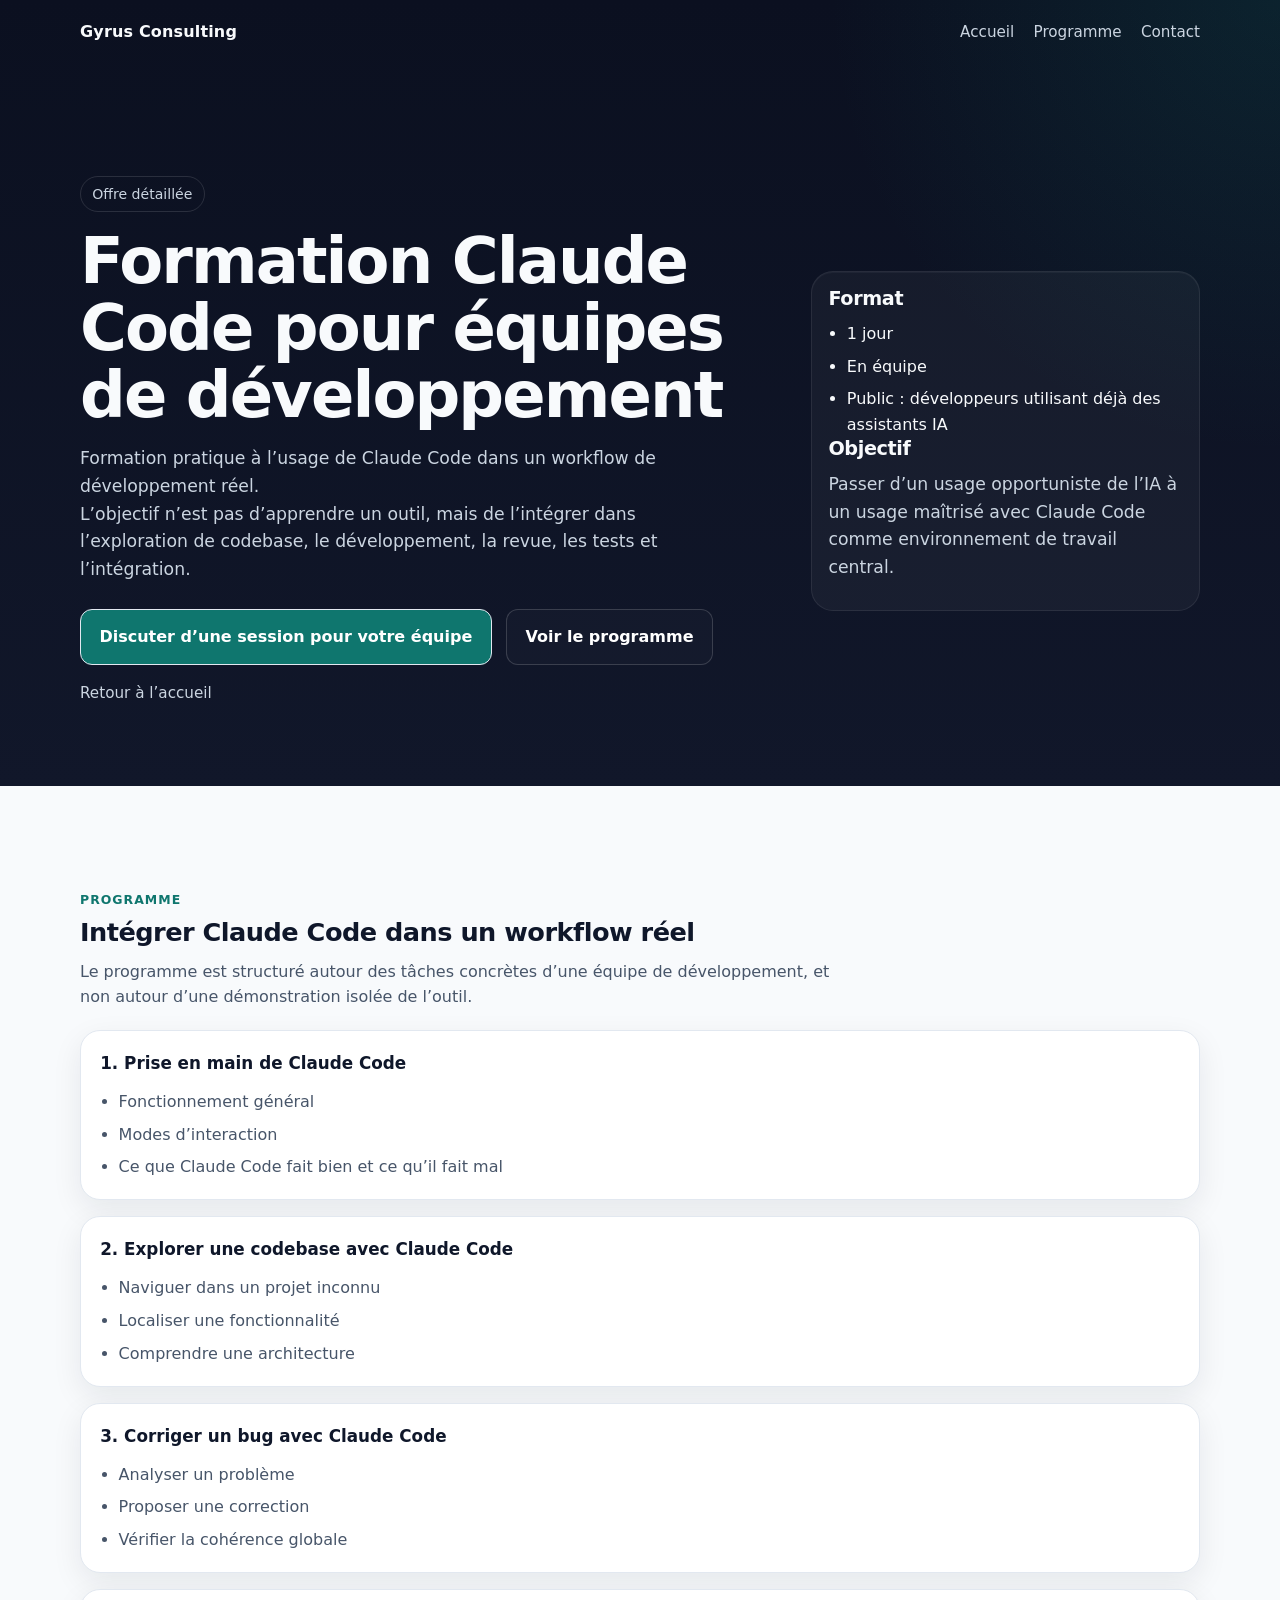
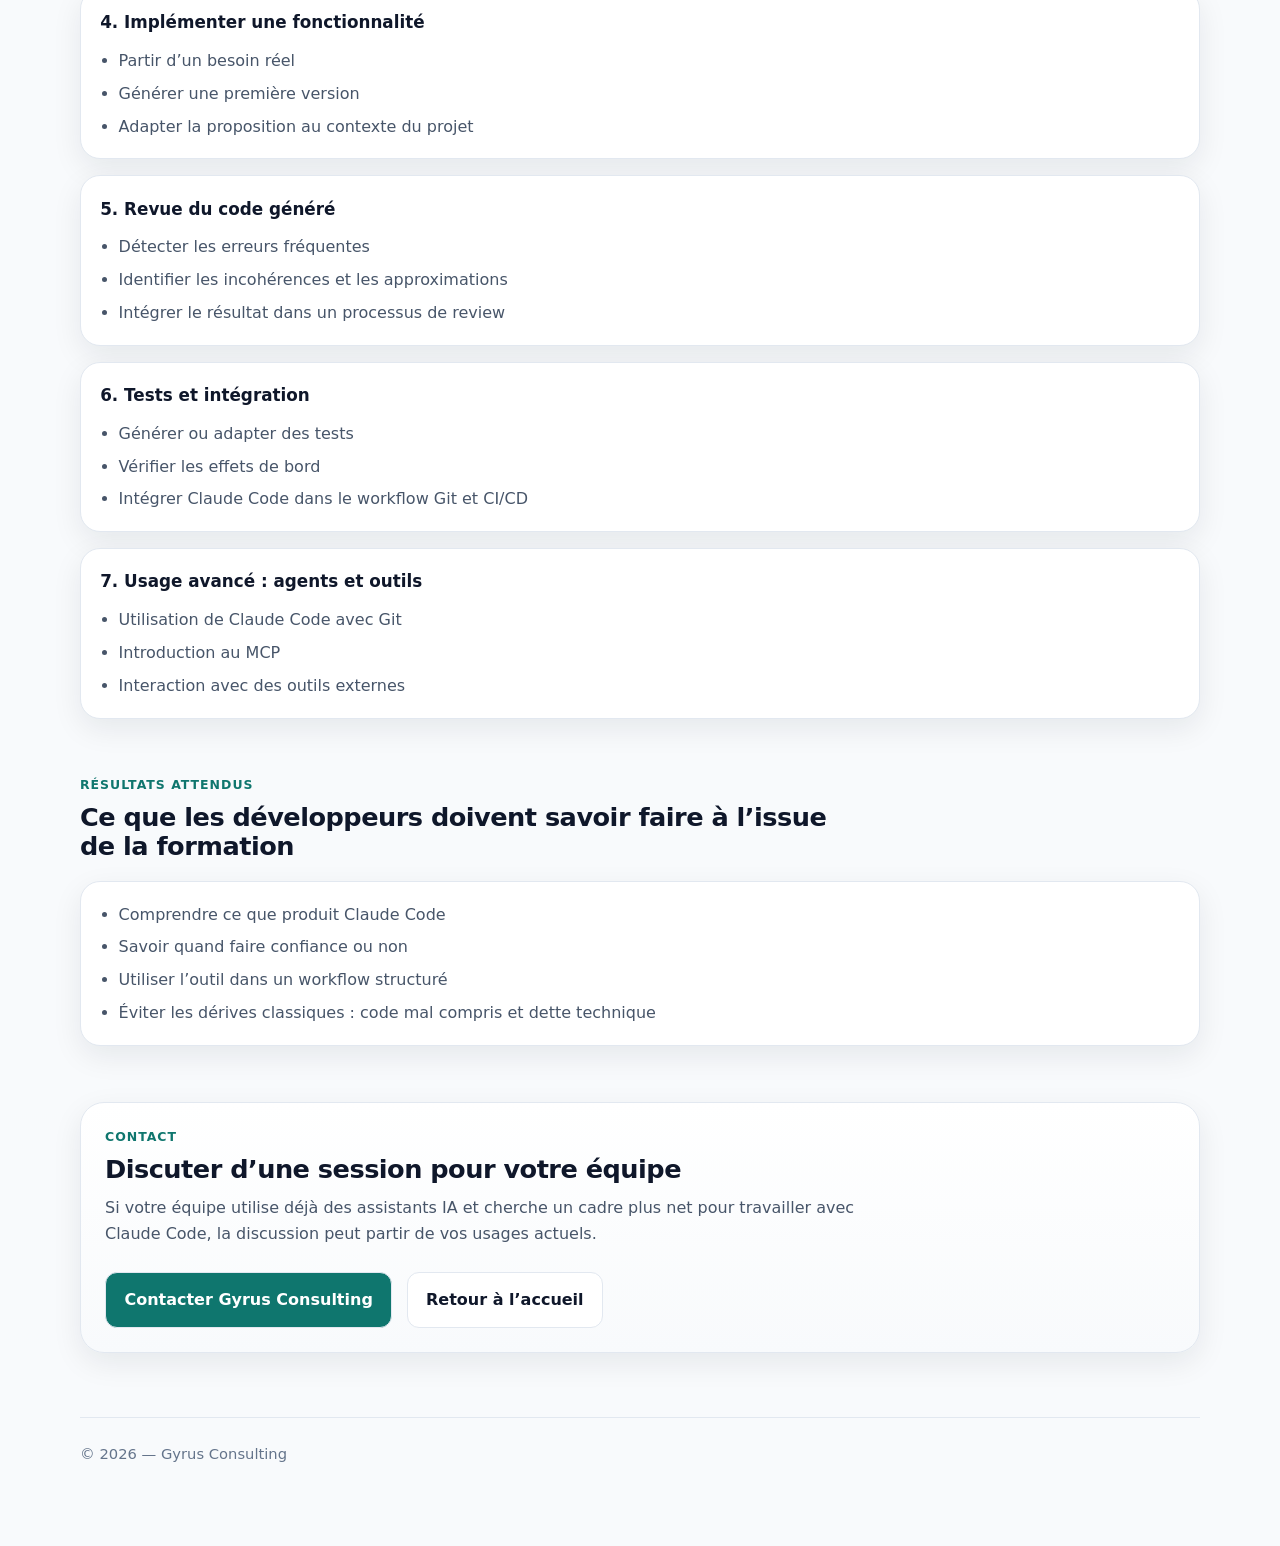
==== formation-claude-code.html @ 5ded8cb3 "Refonte pour faire apparaitre plus clairement la formation" ====
<!doctype html>
<html lang="fr">
<head>
  <meta charset="UTF-8" />
  <meta name="viewport" content="width=device-width, initial-scale=1.0" />
  <title>Gyrus Consulting — Formation Claude Code pour équipes de développement</title>
  <meta name="description" content="Formation pratique Claude Code pour équipes de développement : exploration de codebase, implémentation, revue, tests et intégration dans un workflow réel." />
  <link rel="stylesheet" href="styles.css" />
</head>
<body>
  <header class="site-header">
    <div class="container">
      <nav class="nav" aria-label="Navigation principale">
        <div class="brand">Gyrus Consulting</div>
        <div class="nav-links">
          <a href="index.html">Accueil</a>
          <a href="#programme">Programme</a>
          <a href="index.html#contact">Contact</a>
        </div>
      </nav>

      <section class="hero hero-compact" aria-labelledby="formation-title">
        <div>
          <div class="eyebrow">Offre détaillée</div>
          <h1 id="formation-title">Formation Claude Code pour équipes de développement</h1>
          <p>
            Formation pratique à l’usage de Claude Code dans un workflow de développement réel.
          </p>
          <p>
            L’objectif n’est pas d’apprendre un outil, mais de l’intégrer dans l’exploration
            de codebase, le développement, la revue, les tests et l’intégration.
          </p>
          <div class="hero-actions">
            <a class="btn btn-primary" href="index.html#contact">Discuter d’une session pour votre équipe</a>
            <a class="btn btn-secondary" href="#programme">Voir le programme</a>
          </div>
          <a class="page-backlink" href="index.html">Retour à l’accueil</a>
        </div>

        <aside class="hero-panel" aria-label="Informations clés">
          <h2>Format</h2>
          <ul class="list">
            <li>1 jour</li>
            <li>En équipe</li>
            <li>Public : développeurs utilisant déjà des assistants IA</li>
          </ul>
          <h2>Objectif</h2>
          <p>
            Passer d’un usage opportuniste de l’IA à un usage maîtrisé avec Claude Code
            comme environnement de travail central.
          </p>
        </aside>
      </section>
    </div>
  </header>

  <main>
    <div class="container">
      <section id="programme" aria-labelledby="programme-title">
        <div class="section-header">
          <div class="section-kicker">Programme</div>
          <h2 id="programme-title">Intégrer Claude Code dans un workflow réel</h2>
          <p>
            Le programme est structuré autour des tâches concrètes d’une équipe de développement,
            et non autour d’une démonstration isolée de l’outil.
          </p>
        </div>

        <div class="program-grid">
          <article class="program-step">
            <h3>1. Prise en main de Claude Code</h3>
            <ul class="list">
              <li>Fonctionnement général</li>
              <li>Modes d’interaction</li>
              <li>Ce que Claude Code fait bien et ce qu’il fait mal</li>
            </ul>
          </article>

          <article class="program-step">
            <h3>2. Explorer une codebase avec Claude Code</h3>
            <ul class="list">
              <li>Naviguer dans un projet inconnu</li>
              <li>Localiser une fonctionnalité</li>
              <li>Comprendre une architecture</li>
            </ul>
          </article>

          <article class="program-step">
            <h3>3. Corriger un bug avec Claude Code</h3>
            <ul class="list">
              <li>Analyser un problème</li>
              <li>Proposer une correction</li>
              <li>Vérifier la cohérence globale</li>
            </ul>
          </article>

          <article class="program-step">
            <h3>4. Implémenter une fonctionnalité</h3>
            <ul class="list">
              <li>Partir d’un besoin réel</li>
              <li>Générer une première version</li>
              <li>Adapter la proposition au contexte du projet</li>
            </ul>
          </article>

          <article class="program-step">
            <h3>5. Revue du code généré</h3>
            <ul class="list">
              <li>Détecter les erreurs fréquentes</li>
              <li>Identifier les incohérences et les approximations</li>
              <li>Intégrer le résultat dans un processus de review</li>
            </ul>
          </article>

          <article class="program-step">
            <h3>6. Tests et intégration</h3>
            <ul class="list">
              <li>Générer ou adapter des tests</li>
              <li>Vérifier les effets de bord</li>
              <li>Intégrer Claude Code dans le workflow Git et CI/CD</li>
            </ul>
          </article>

          <article class="program-step">
            <h3>7. Usage avancé : agents et outils</h3>
            <ul class="list">
              <li>Utilisation de Claude Code avec Git</li>
              <li>Introduction au MCP</li>
              <li>Interaction avec des outils externes</li>
            </ul>
          </article>
        </div>
      </section>

      <section id="resultats" aria-labelledby="resultats-title">
        <div class="section-header">
          <div class="section-kicker">Résultats attendus</div>
          <h2 id="resultats-title">Ce que les développeurs doivent savoir faire à l’issue de la formation</h2>
        </div>

        <div class="card">
          <ul class="list">
            <li>Comprendre ce que produit Claude Code</li>
            <li>Savoir quand faire confiance ou non</li>
            <li>Utiliser l’outil dans un workflow structuré</li>
            <li>Éviter les dérives classiques : code mal compris et dette technique</li>
          </ul>
        </div>
      </section>

      <section id="cta" aria-labelledby="cta-title">
        <div class="contact-box">
          <div class="section-header">
            <div class="section-kicker">Contact</div>
            <h2 id="cta-title">Discuter d’une session pour votre équipe</h2>
            <p>
              Si votre équipe utilise déjà des assistants IA et cherche un cadre plus net
              pour travailler avec Claude Code, la discussion peut partir de vos usages actuels.
            </p>
          </div>
          <div class="hero-actions">
            <a class="btn btn-primary" href="index.html#contact">Contacter Gyrus Consulting</a>
            <a class="btn" href="index.html">Retour à l’accueil</a>
          </div>
        </div>
      </section>

      <footer>
        © 2026 — Gyrus Consulting
      </footer>
    </div>
  </main>
</body>
</html>
---- styles.css ----
:root {
  --bg: #0b1020;
  --bg-2: #11172a;
  --panel: #ffffff;
  --panel-soft: #f8fafc;
  --text: #0f172a;
  --muted: #475569;
  --line: #e2e8f0;
  --accent: #0f766e;
  --accent-2: #134e4a;
  --hero-text: #f8fafc;
  --hero-muted: #cbd5e1;
  --max: 1120px;
  --radius: 20px;
  --shadow: 0 10px 30px rgba(15, 23, 42, 0.08);
}

* {
  box-sizing: border-box;
}

html {
  scroll-behavior: smooth;
}

body {
  margin: 0;
  font-family: Inter, ui-sans-serif, system-ui, -apple-system, BlinkMacSystemFont, "Segoe UI", sans-serif;
  background: var(--panel-soft);
  color: var(--text);
  line-height: 1.6;
}

a {
  color: inherit;
  text-decoration: none;
}

img {
  max-width: 100%;
}

.container {
  width: min(calc(100% - 2rem), var(--max));
  margin: 0 auto;
}

.site-header {
  background:
    radial-gradient(circle at top right, rgba(15, 118, 110, 0.18), transparent 30%),
    linear-gradient(180deg, #0b1020 0%, #11172a 100%);
  color: var(--hero-text);
  padding-bottom: 4rem;
}

.nav {
  display: flex;
  align-items: center;
  justify-content: space-between;
  gap: 1rem;
  padding: 1.2rem 0;
}

.brand {
  font-weight: 700;
  letter-spacing: 0.01em;
  font-size: 1rem;
}

.nav-links {
  display: flex;
  gap: 1.2rem;
  flex-wrap: wrap;
  color: var(--hero-muted);
  font-size: 0.95rem;
}

.nav-links a:hover,
.nav-links a:focus-visible {
  color: white;
}

.hero {
  display: grid;
  grid-template-columns: 1.2fr 0.9fr;
  gap: 2rem;
  align-items: center;
  padding: 3.5rem 0 1rem;
}

.hero-compact {
  grid-template-columns: 1.35fr 0.75fr;
}

.eyebrow {
  display: inline-block;
  padding: 0.35rem 0.7rem;
  border: 1px solid rgba(255, 255, 255, 0.12);
  border-radius: 999px;
  color: var(--hero-muted);
  font-size: 0.88rem;
  margin-bottom: 1rem;
}

h1 {
  font-size: clamp(2.2rem, 5vw, 4.2rem);
  line-height: 1.05;
  margin: 0 0 1rem;
  letter-spacing: -0.03em;
}

.hero p {
  margin: 0;
  color: var(--hero-muted);
  font-size: 1.08rem;
  max-width: 60ch;
}

.hero-actions {
  display: flex;
  gap: 0.9rem;
  flex-wrap: wrap;
  margin-top: 1.6rem;
}

.btn {
  display: inline-flex;
  align-items: center;
  justify-content: center;
  padding: 0.9rem 1.15rem;
  border-radius: 12px;
  font-weight: 600;
  border: 1px solid var(--line);
  background: white;
  color: var(--text);
  transition: 0.18s ease;
}

.btn-primary {
  background: var(--accent);
  color: white;
}

.btn-primary:hover,
.btn-primary:focus-visible {
  background: var(--accent-2);
}

.btn-secondary {
  border-color: rgba(255, 255, 255, 0.16);
  color: white;
  background: rgba(255, 255, 255, 0.02);
}

.btn-secondary:hover,
.btn-secondary:focus-visible {
  background: rgba(255, 255, 255, 0.06);
}

.hero-card,
.hero-panel {
  background: rgba(255, 255, 255, 0.04);
  border: 1px solid rgba(255, 255, 255, 0.08);
  border-radius: 22px;
  padding: 1rem;
  box-shadow: inset 0 1px 0 rgba(255, 255, 255, 0.04);
}

.hero-image {
  width: 100%;
  height: auto;
  border-radius: 16px;
  display: block;
  box-shadow: 0 4px 20px rgba(0, 0, 0, 0.2);
}

.hero-panel h2,
.hero-panel p,
.hero-panel li {
  color: var(--hero-text);
}

.hero-panel h2 {
  margin-top: 0;
  font-size: 1.2rem;
}

.hero-panel p {
  color: var(--hero-muted);
  margin-bottom: 0.8rem;
}

.hero-panel .list {
  color: var(--hero-muted);
}

main {
  padding: 3rem 0 5rem;
}

section {
  margin-top: 3.5rem;
}

.section-header {
  max-width: 760px;
  margin-bottom: 1.25rem;
}

.section-kicker {
  color: var(--accent);
  text-transform: uppercase;
  letter-spacing: 0.08em;
  font-size: 0.78rem;
  font-weight: 700;
  margin-bottom: 0.5rem;
}

h2 {
  font-size: clamp(1.6rem, 2vw, 2.3rem);
  line-height: 1.15;
  margin: 0 0 0.7rem;
  letter-spacing: -0.02em;
}

h3 {
  font-size: 1.05rem;
}

.section-header p {
  margin: 0;
  color: var(--muted);
}

.grid-3 {
  display: grid;
  grid-template-columns: repeat(3, 1fr);
  gap: 1rem;
}

.grid-2 {
  display: grid;
  grid-template-columns: repeat(2, 1fr);
  gap: 1rem;
}

.card {
  background: var(--panel);
  border: 1px solid var(--line);
  border-radius: var(--radius);
  padding: 1.2rem;
  box-shadow: var(--shadow);
}

.card h3 {
  margin-top: 0;
  margin-bottom: 0.6rem;
}

.card p {
  margin: 0;
  color: var(--muted);
}

.card p + p,
.card ul + p,
.card p + ul {
  margin-top: 0.9rem;
}

.list {
  margin: 0;
  padding-left: 1.15rem;
  color: var(--muted);
}

.list li + li {
  margin-top: 0.45rem;
}

.split {
  display: grid;
  grid-template-columns: 1fr 1fr;
  gap: 1rem;
  align-items: start;
}

.offer-link {
  display: inline-flex;
  margin-top: 1rem;
  font-weight: 600;
  color: var(--accent-2);
}

.contact-box {
  background: linear-gradient(180deg, #ffffff 0%, #f8fafc 100%);
  border: 1px solid var(--line);
  border-radius: 24px;
  padding: 1.5rem;
  box-shadow: var(--shadow);
}

.contact-box p {
  margin-top: 0;
  color: var(--muted);
}

.contact-links {
  display: flex;
  flex-wrap: wrap;
  gap: 0.8rem;
  margin-top: 1rem;
}

.chip {
  display: inline-flex;
  align-items: center;
  padding: 0.7rem 0.95rem;
  border-radius: 999px;
  border: 1px solid var(--line);
  background: white;
  font-size: 0.95rem;
}

.program-grid {
  display: grid;
  gap: 1rem;
}

.program-step {
  background: var(--panel);
  border: 1px solid var(--line);
  border-radius: var(--radius);
  padding: 1.2rem;
  box-shadow: var(--shadow);
}

.program-step h3 {
  margin-top: 0;
  margin-bottom: 0.75rem;
}

.page-backlink {
  display: inline-flex;
  margin-top: 1rem;
  color: var(--hero-muted);
  font-size: 0.95rem;
}

footer {
  margin-top: 4rem;
  padding-top: 1.5rem;
  border-top: 1px solid var(--line);
  color: #64748b;
  font-size: 0.92rem;
}

@media (max-width: 900px) {
  .hero,
  .hero-compact,
  .grid-3,
  .grid-2,
  .split {
    grid-template-columns: 1fr;
  }

  .nav {
    flex-direction: column;
    align-items: flex-start;
  }
}
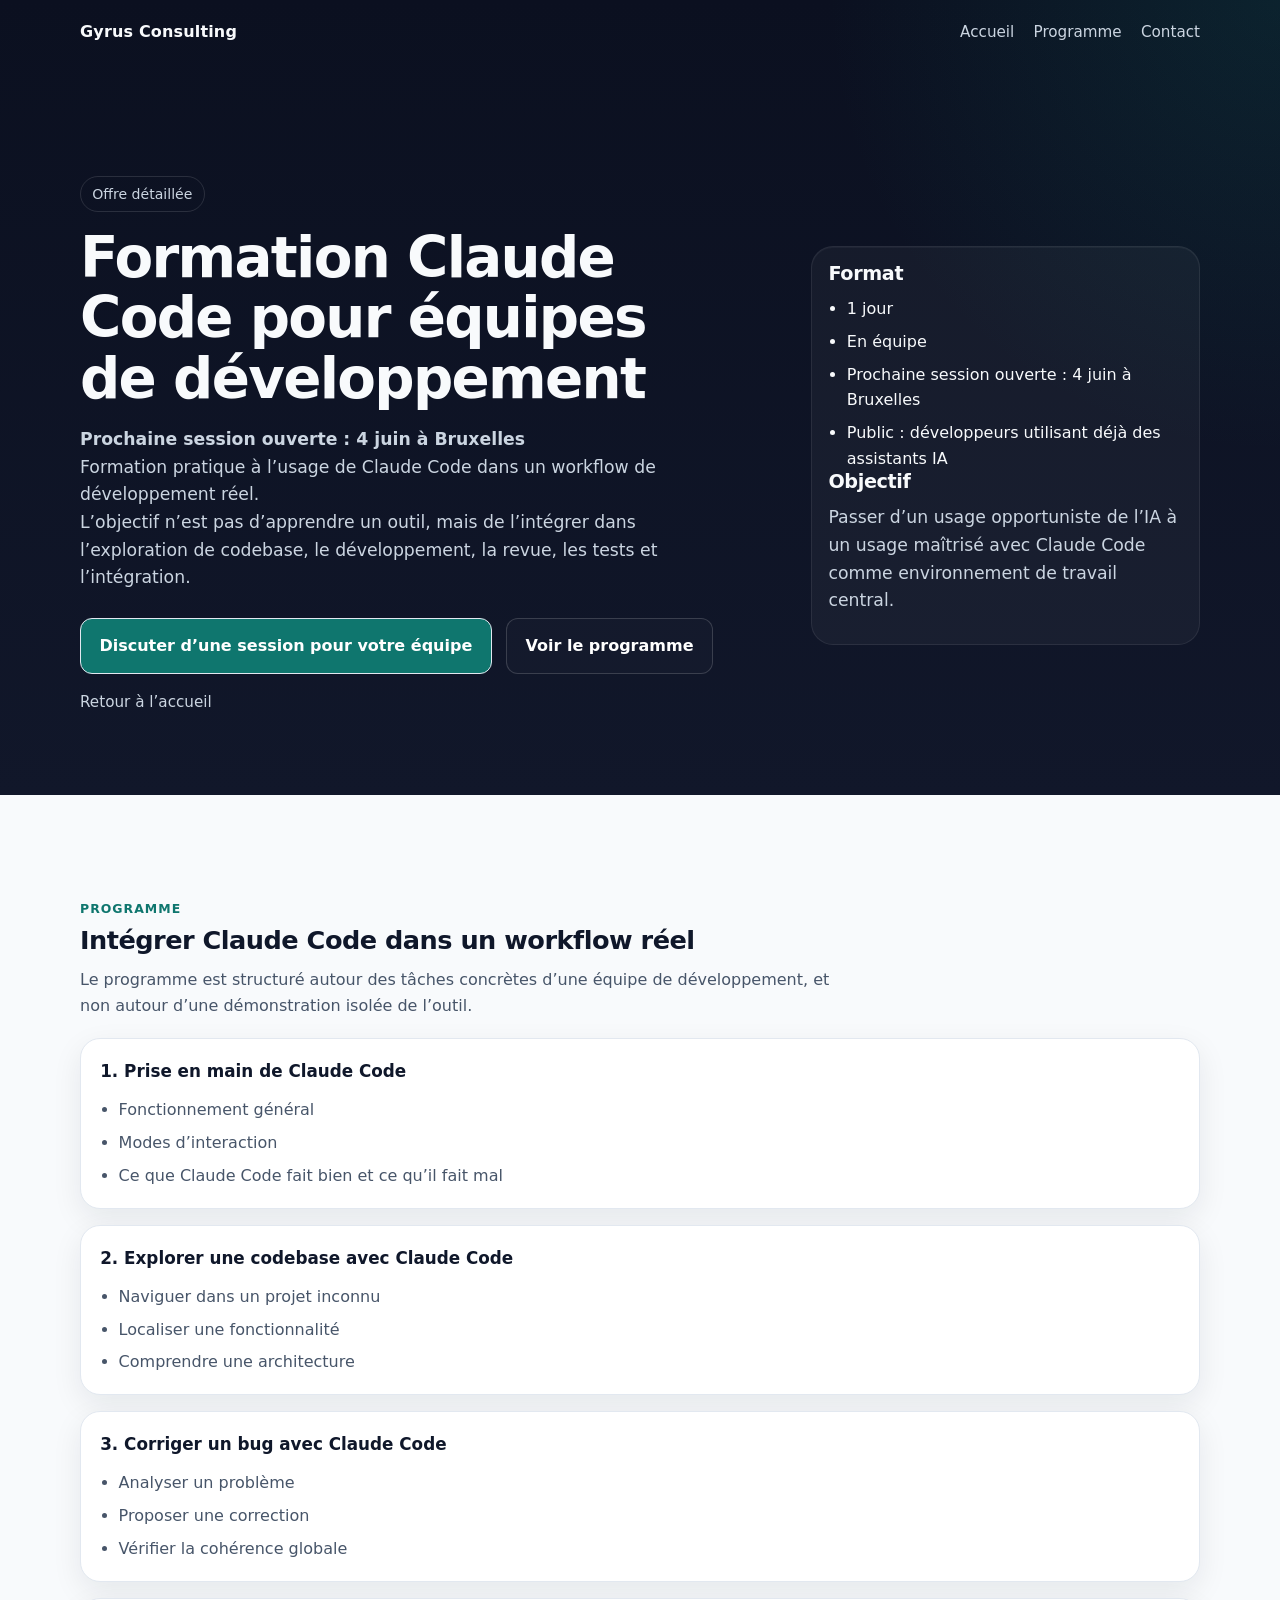
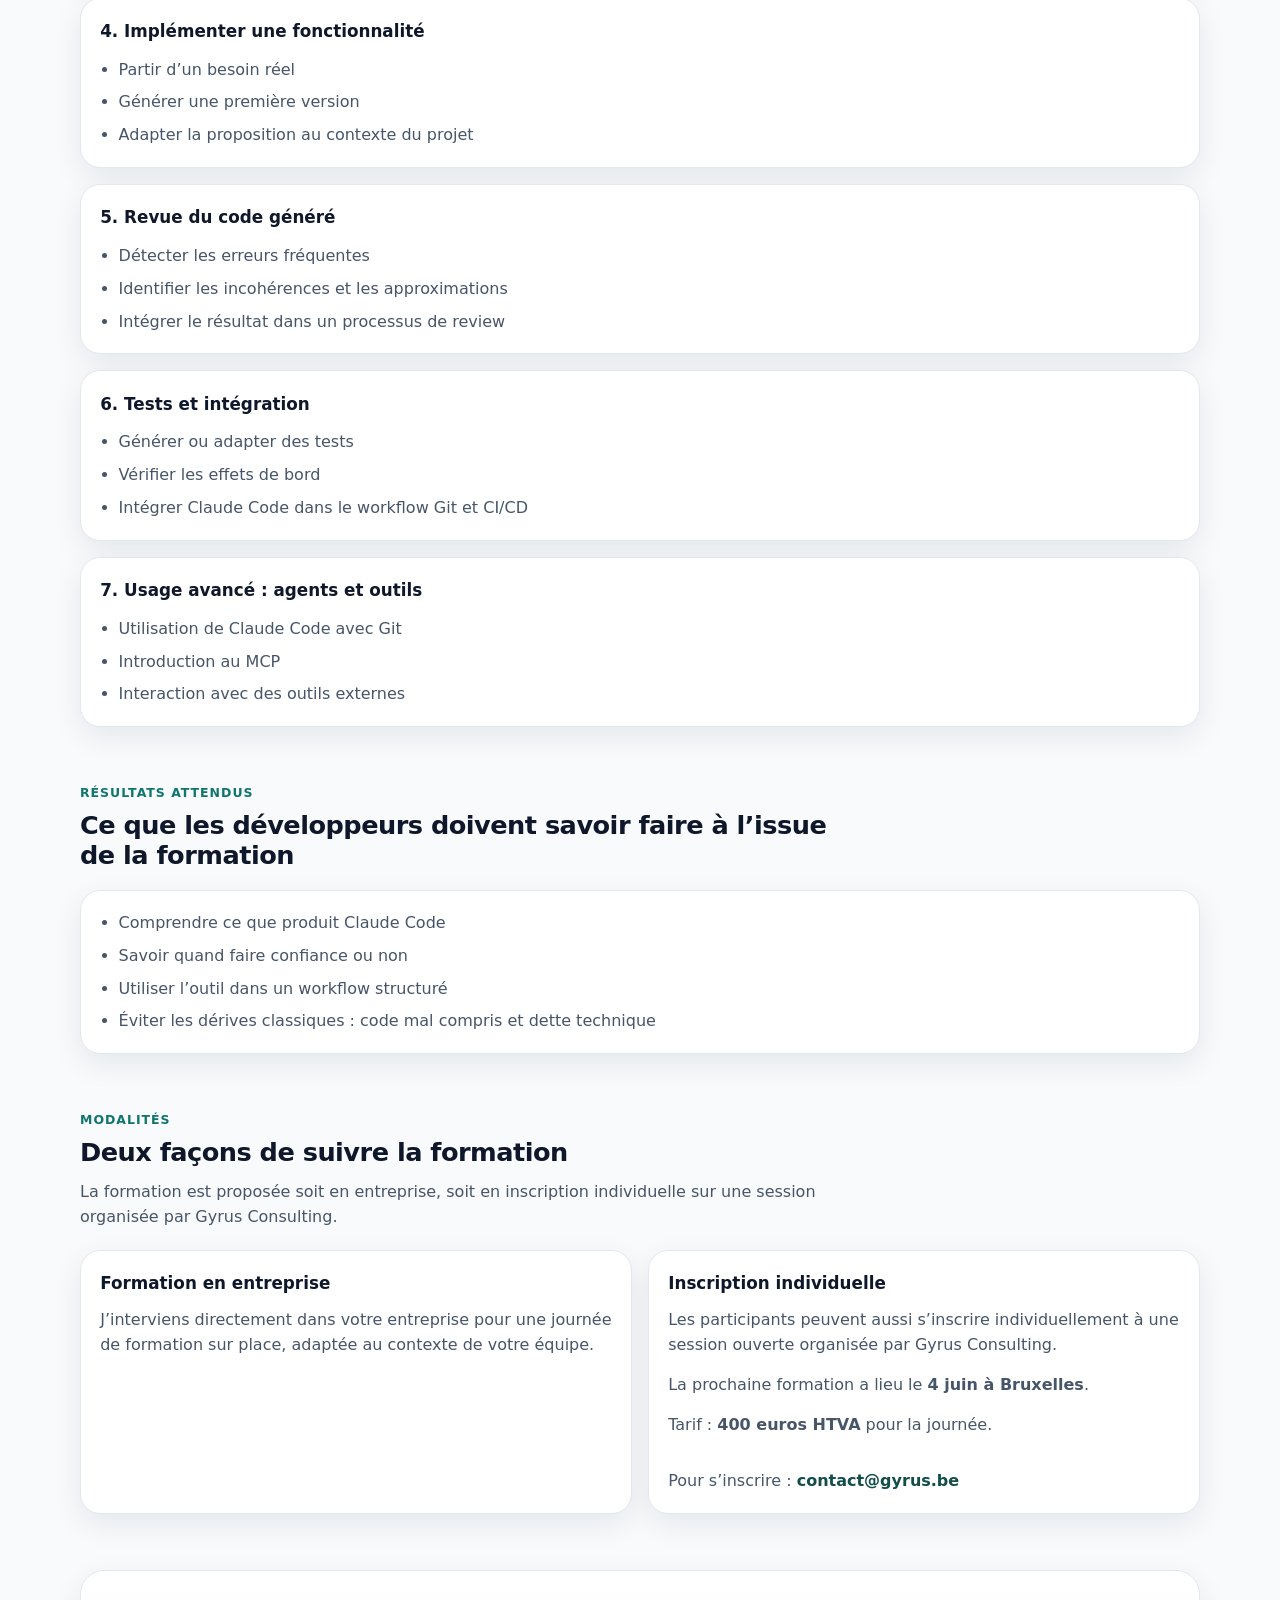
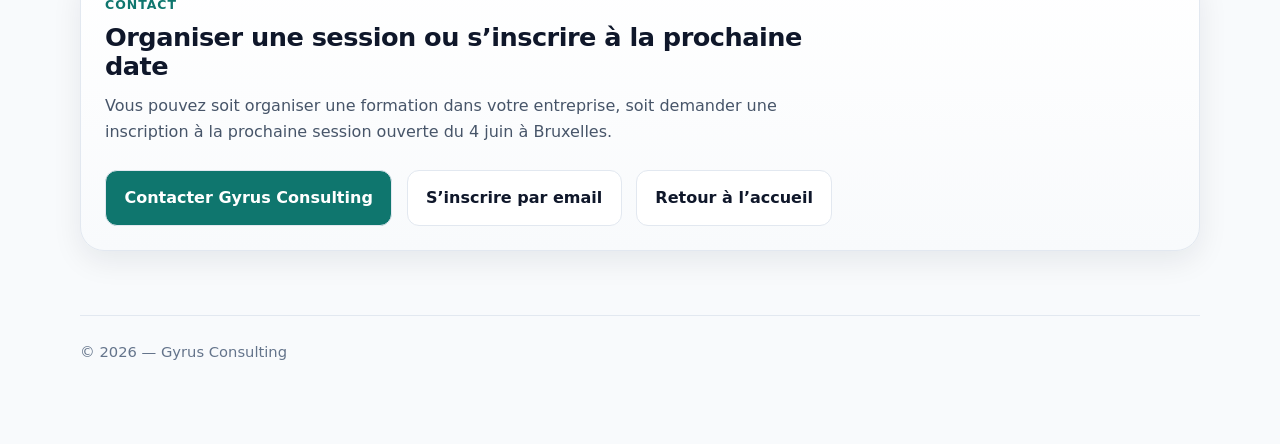
==== commit 808ee944: "Add training date" ====
--- a/formation-claude-code.html
+++ b/formation-claude-code.html
@@ -24,6 +24,9 @@
           <div class="eyebrow">Offre détaillée</div>
           <h1 id="formation-title">Formation Claude Code pour équipes de développement</h1>
           <p>
+            <strong>Prochaine session ouverte : 4 juin à Bruxelles</strong>
+          </p>
+          <p>
             Formation pratique à l’usage de Claude Code dans un workflow de développement réel.
           </p>
           <p>
@@ -42,6 +45,7 @@
           <ul class="list">
             <li>1 jour</li>
             <li>En équipe</li>
+            <li>Prochaine session ouverte : 4 juin à Bruxelles</li>
             <li>Public : développeurs utilisant déjà des assistants IA</li>
           </ul>
           <h2>Objectif</h2>
@@ -148,18 +152,60 @@
         </div>
       </section>
 
+      <section id="modalites" aria-labelledby="modalites-title">
+        <div class="section-header">
+          <div class="section-kicker">Modalités</div>
+          <h2 id="modalites-title">Deux façons de suivre la formation</h2>
+          <p>
+            La formation est proposée soit en entreprise, soit en inscription individuelle
+            sur une session organisée par Gyrus Consulting.
+          </p>
+        </div>
+
+        <div class="grid-2">
+          <article class="card">
+            <h3>Formation en entreprise</h3>
+            <p>
+              J’interviens directement dans votre entreprise pour une journée de formation
+              sur place, adaptée au contexte de votre équipe.
+            </p>
+          </article>
+
+          <article class="card">
+            <h3>Inscription individuelle</h3>
+            <p>
+              Les participants peuvent aussi s’inscrire individuellement à une session
+              ouverte organisée par Gyrus Consulting.
+            </p>
+            <p>
+              La prochaine formation a lieu le <strong>4 juin à Bruxelles</strong>.
+            </p>
+            <p>
+              Tarif : <strong>400 euros HTVA</strong> pour la journée.
+            </p>
+            <p>
+              Pour s’inscrire :
+              <a class="offer-link" href="mailto:contact@gyrus.be?subject=Inscription%20formation%20Claude%20Code">
+                contact@gyrus.be
+              </a>
+            </p>
+          </article>
+        </div>
+      </section>
+
       <section id="cta" aria-labelledby="cta-title">
         <div class="contact-box">
           <div class="section-header">
             <div class="section-kicker">Contact</div>
-            <h2 id="cta-title">Discuter d’une session pour votre équipe</h2>
-            <p>
-              Si votre équipe utilise déjà des assistants IA et cherche un cadre plus net
-              pour travailler avec Claude Code, la discussion peut partir de vos usages actuels.
+            <h2 id="cta-title">Organiser une session ou s’inscrire à la prochaine date</h2>
+            <p>
+              Vous pouvez soit organiser une formation dans votre entreprise, soit demander
+              une inscription à la prochaine session ouverte du 4 juin à Bruxelles.
             </p>
           </div>
           <div class="hero-actions">
             <a class="btn btn-primary" href="index.html#contact">Contacter Gyrus Consulting</a>
+            <a class="btn" href="mailto:contact@gyrus.be?subject=Inscription%20formation%20Claude%20Code">S’inscrire par email</a>
             <a class="btn" href="index.html">Retour à l’accueil</a>
           </div>
         </div>
--- a/styles.css
+++ b/styles.css
@@ -82,7 +82,7 @@
 
 .hero {
   display: grid;
-  grid-template-columns: 1.2fr 0.9fr;
+  grid-template-columns: 1.35fr 0.75fr;
   gap: 2rem;
   align-items: center;
   padding: 3.5rem 0 1rem;
@@ -103,10 +103,11 @@
 }
 
 h1 {
-  font-size: clamp(2.2rem, 5vw, 4.2rem);
-  line-height: 1.05;
+  font-size: clamp(2.2rem, 4.4vw, 3.6rem);
+  line-height: 1.08;
   margin: 0 0 1rem;
   letter-spacing: -0.03em;
+  text-wrap: balance;
 }
 
 .hero p {
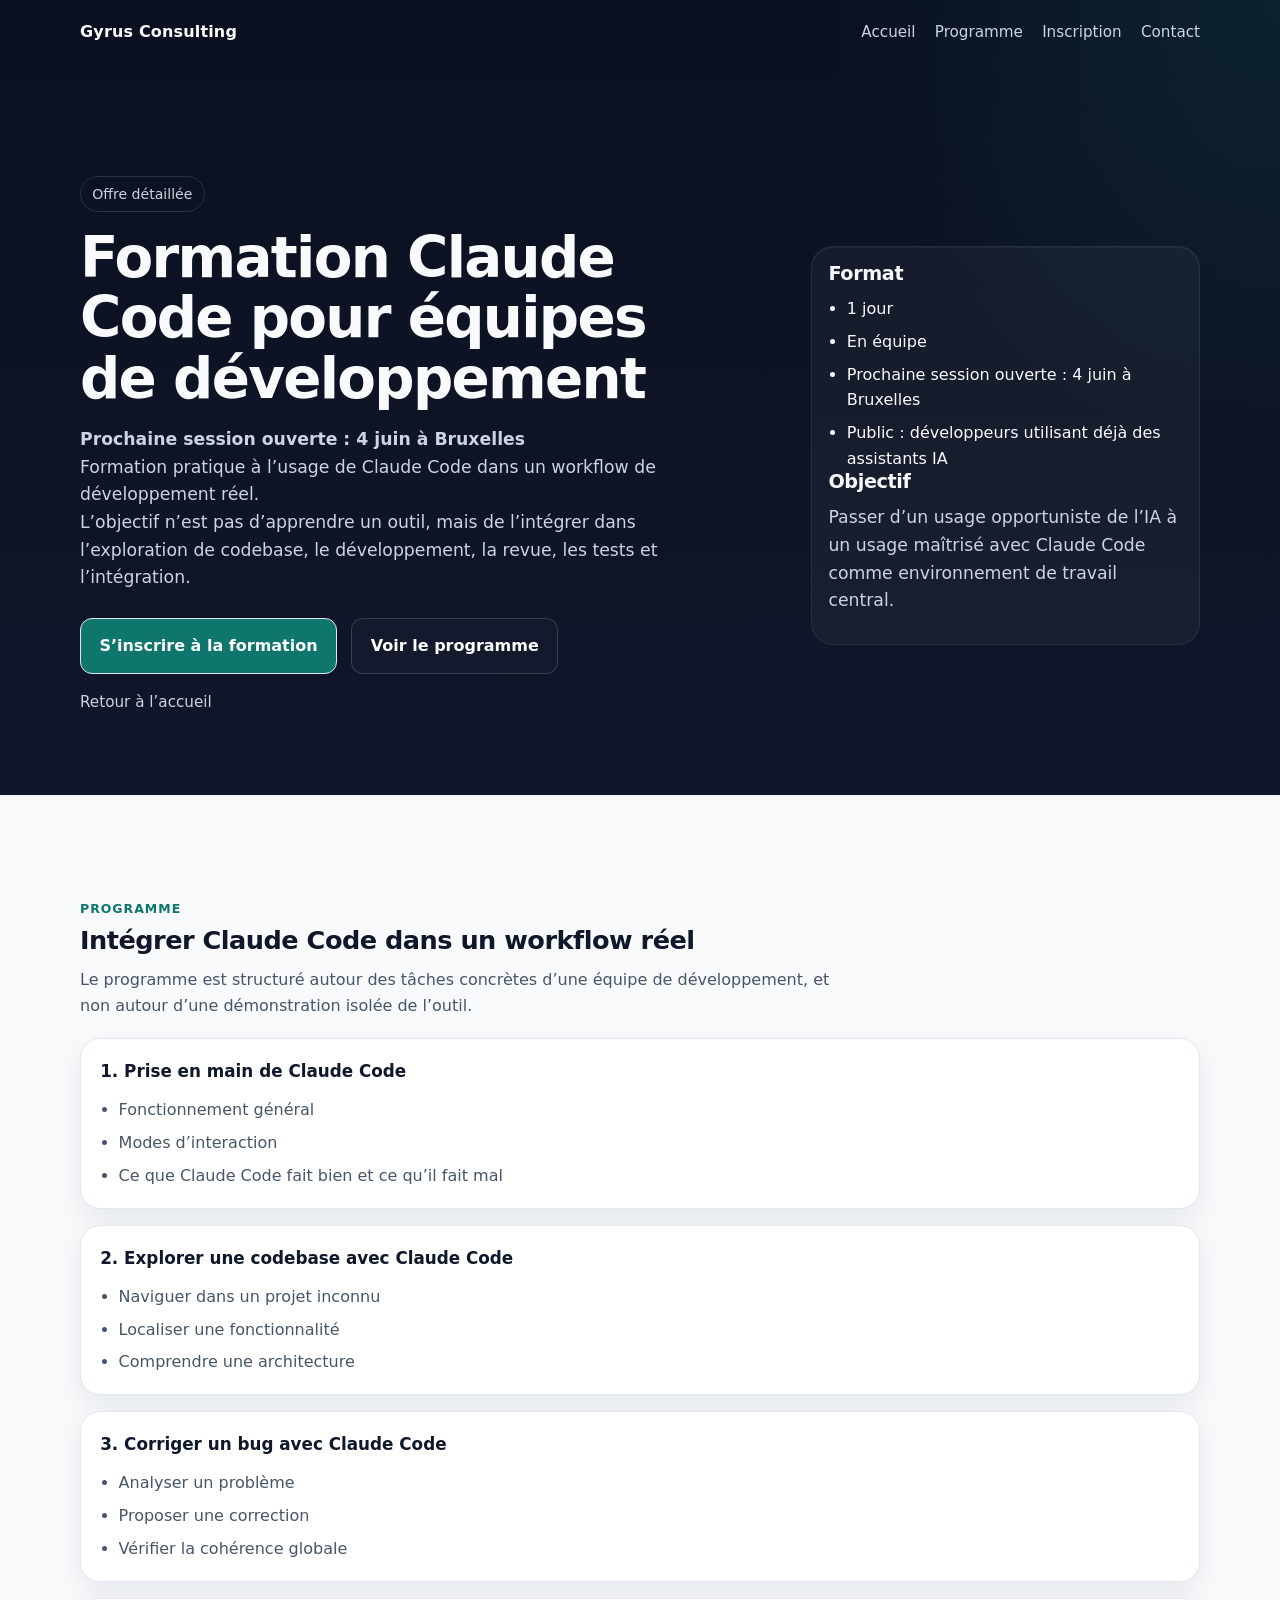
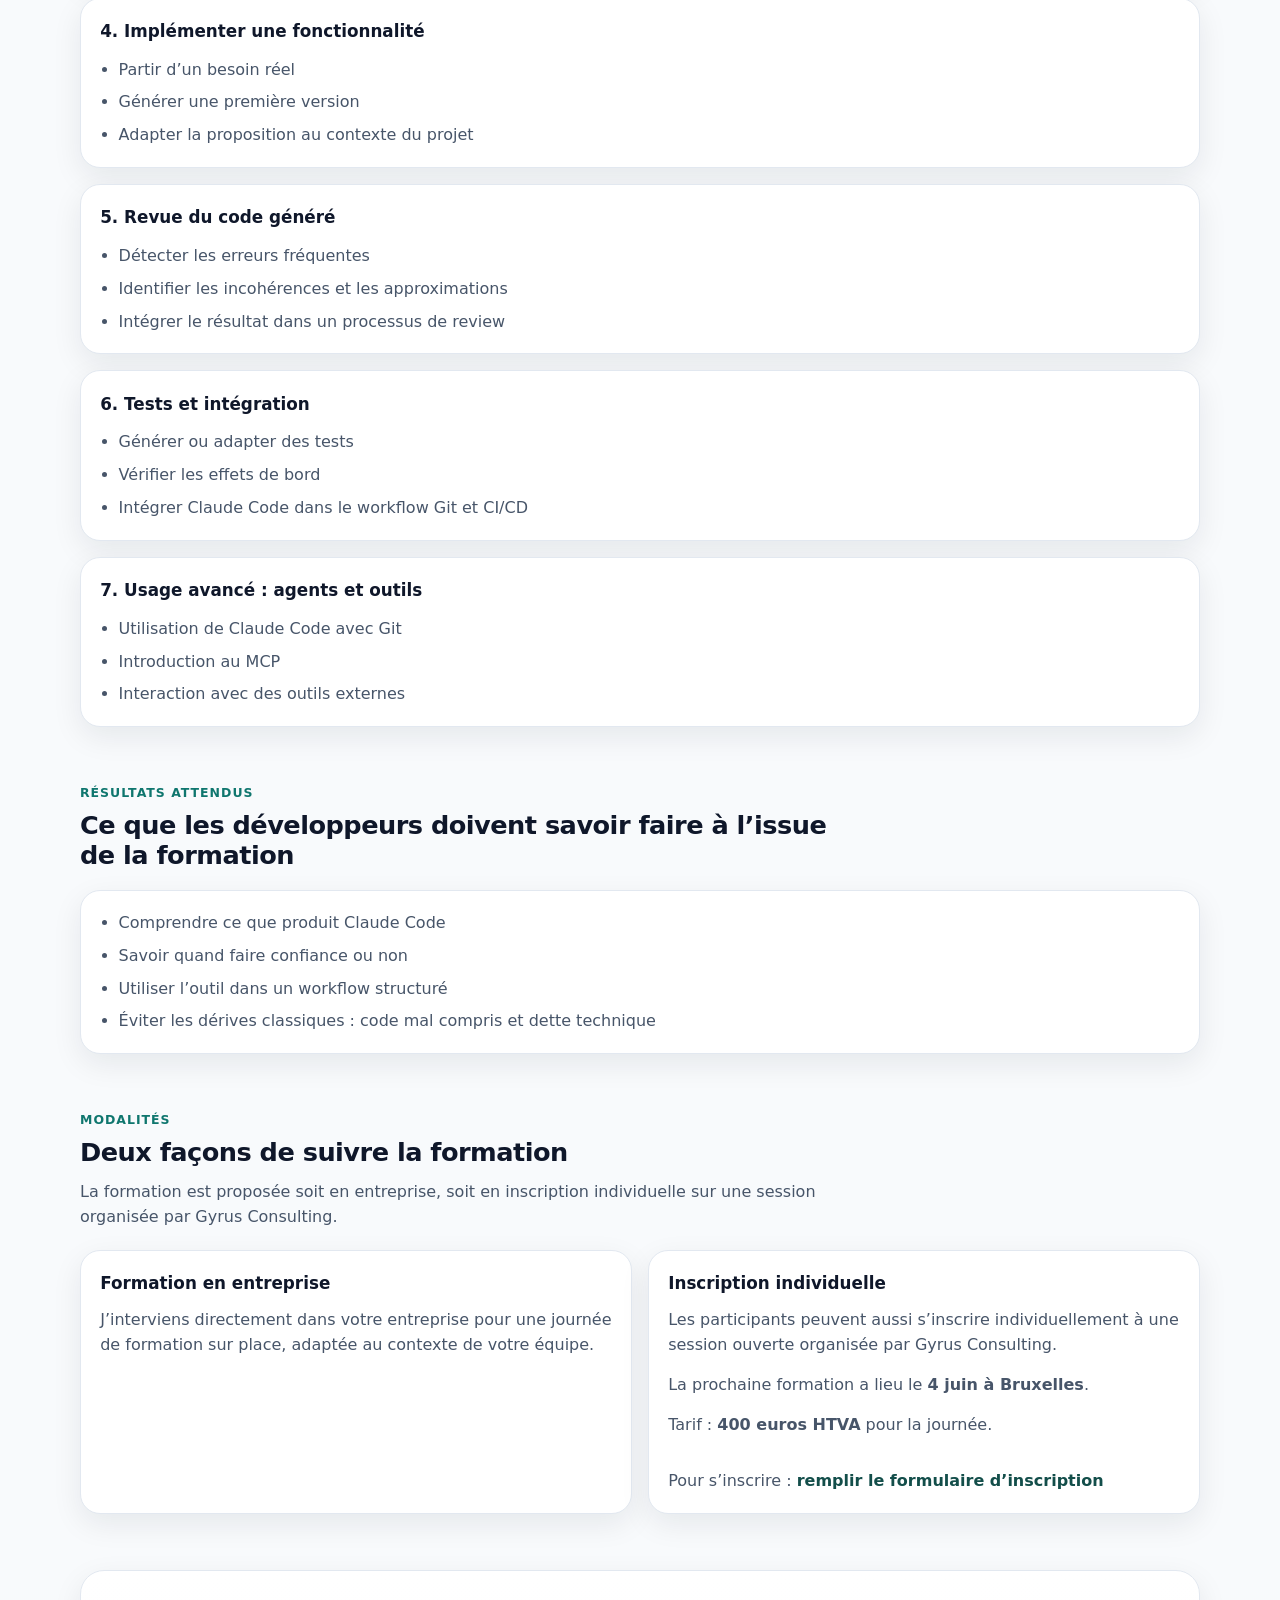
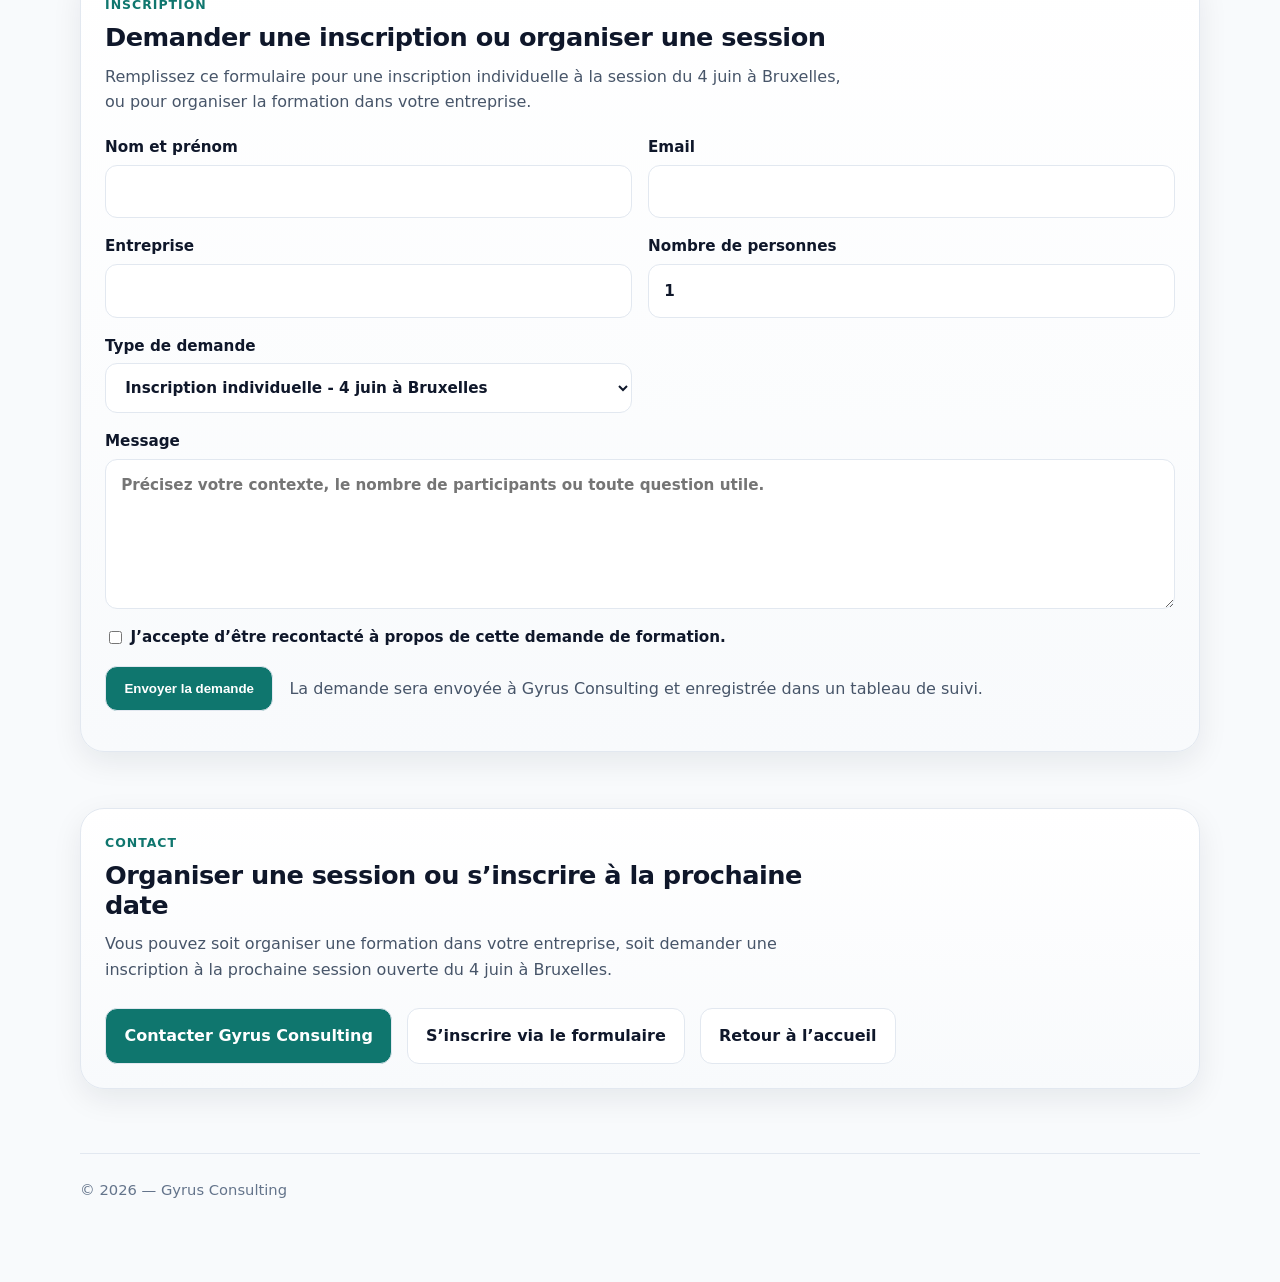
==== commit 4f17cfb3: "Ajout formulaire d'inscription" ====
--- a/formation-claude-code.html
+++ b/formation-claude-code.html
@@ -15,6 +15,7 @@
         <div class="nav-links">
           <a href="index.html">Accueil</a>
           <a href="#programme">Programme</a>
+          <a href="#inscription">Inscription</a>
           <a href="index.html#contact">Contact</a>
         </div>
       </nav>
@@ -34,7 +35,7 @@
             de codebase, le développement, la revue, les tests et l’intégration.
           </p>
           <div class="hero-actions">
-            <a class="btn btn-primary" href="index.html#contact">Discuter d’une session pour votre équipe</a>
+            <a class="btn btn-primary" href="#inscription">S’inscrire à la formation</a>
             <a class="btn btn-secondary" href="#programme">Voir le programme</a>
           </div>
           <a class="page-backlink" href="index.html">Retour à l’accueil</a>
@@ -185,11 +186,81 @@
             </p>
             <p>
               Pour s’inscrire :
-              <a class="offer-link" href="mailto:contact@gyrus.be?subject=Inscription%20formation%20Claude%20Code">
-                contact@gyrus.be
+              <a class="offer-link" href="#inscription">
+                remplir le formulaire d’inscription
               </a>
             </p>
           </article>
+        </div>
+      </section>
+
+      <section id="inscription" aria-labelledby="inscription-title">
+        <div class="contact-box">
+          <div class="section-header">
+            <div class="section-kicker">Inscription</div>
+            <h2 id="inscription-title">Demander une inscription ou organiser une session</h2>
+            <p>
+              Remplissez ce formulaire pour une inscription individuelle à la session du
+              4 juin à Bruxelles, ou pour organiser la formation dans votre entreprise.
+            </p>
+          </div>
+
+          <form class="signup-form" id="formation-signup-form">
+            <div class="form-grid">
+              <label>
+                Nom et prénom
+                <input type="text" name="name" autocomplete="name" required />
+              </label>
+
+              <label>
+                Email
+                <input type="email" name="email" autocomplete="email" required />
+              </label>
+
+              <label>
+                Entreprise
+                <input type="text" name="company" autocomplete="organization" />
+              </label>
+
+              <label>
+                Nombre de personnes
+                <input type="number" name="participants" min="1" step="1" value="1" />
+              </label>
+
+              <label>
+                Type de demande
+                <select name="request_type" required>
+                  <option value="Session ouverte du 4 juin à Bruxelles">Inscription individuelle - 4 juin à Bruxelles</option>
+                  <option value="Formation en entreprise">Organiser la formation dans mon entreprise</option>
+                  <option value="Question">Question avant inscription</option>
+                </select>
+              </label>
+            </div>
+
+            <label>
+              Message
+              <textarea name="message" rows="5" placeholder="Précisez votre contexte, le nombre de participants ou toute question utile."></textarea>
+            </label>
+
+            <label class="form-consent">
+              <input type="checkbox" name="consent" value="yes" required />
+              J’accepte d’être recontacté à propos de cette demande de formation.
+            </label>
+
+            <label class="form-trap">
+              Ne pas remplir ce champ
+              <input type="text" name="website" tabindex="-1" autocomplete="off" />
+            </label>
+
+            <div class="form-actions">
+              <button class="btn btn-primary" type="submit">Envoyer la demande</button>
+              <p class="form-note">
+                La demande sera envoyée à Gyrus Consulting et enregistrée dans un tableau de suivi.
+              </p>
+            </div>
+
+            <p class="form-status" id="formation-signup-status" role="status" aria-live="polite"></p>
+          </form>
         </div>
       </section>
 
@@ -205,7 +276,7 @@
           </div>
           <div class="hero-actions">
             <a class="btn btn-primary" href="index.html#contact">Contacter Gyrus Consulting</a>
-            <a class="btn" href="mailto:contact@gyrus.be?subject=Inscription%20formation%20Claude%20Code">S’inscrire par email</a>
+            <a class="btn" href="#inscription">S’inscrire via le formulaire</a>
             <a class="btn" href="index.html">Retour à l’accueil</a>
           </div>
         </div>
@@ -216,5 +287,44 @@
       </footer>
     </div>
   </main>
+  <script>
+    // Remplacer par l’URL /exec fournie après le déploiement Google Apps Script.
+    const FORM_ENDPOINT = "https://script.google.com/macros/s/AKfycbxLqPR5S5V7LcPMckBfF16q5UYtQPQHIxjSc5Q-uvk3lA-1e5MblRiy7KgFxxqDjOhRww/exec";
+    const signupForm = document.querySelector("#formation-signup-form");
+    const signupStatus = document.querySelector("#formation-signup-status");
+
+    signupForm.addEventListener("submit", async (event) => {
+      event.preventDefault();
+
+      if (!FORM_ENDPOINT) {
+        signupStatus.textContent = "Le formulaire n’est pas encore connecté. En attendant, envoyez votre demande à contact@gyrus.be.";
+        return;
+      }
+
+      const formData = new FormData(signupForm);
+
+      if (formData.get("website")) {
+        signupStatus.textContent = "Merci, votre demande a bien été envoyée.";
+        signupForm.reset();
+        return;
+      }
+
+      formData.append("submitted_at", new Date().toISOString());
+      signupStatus.textContent = "Envoi en cours...";
+
+      try {
+        await fetch(FORM_ENDPOINT, {
+          method: "POST",
+          mode: "no-cors",
+          body: formData
+        });
+
+        signupStatus.textContent = "Merci, votre demande a bien été envoyée. Nous vous recontacterons rapidement.";
+        signupForm.reset();
+      } catch (error) {
+        signupStatus.textContent = "L’envoi a échoué. Vous pouvez écrire directement à contact@gyrus.be.";
+      }
+    });
+  </script>
 </body>
 </html>
--- a/styles.css
+++ b/styles.css
@@ -313,6 +313,77 @@
   margin-top: 1rem;
 }
 
+.signup-form {
+  display: grid;
+  gap: 1rem;
+}
+
+.form-grid {
+  display: grid;
+  grid-template-columns: repeat(2, 1fr);
+  gap: 1rem;
+}
+
+.signup-form label {
+  display: grid;
+  gap: 0.35rem;
+  color: var(--text);
+  font-weight: 600;
+  font-size: 0.95rem;
+}
+
+.signup-form input,
+.signup-form select,
+.signup-form textarea {
+  width: 100%;
+  border: 1px solid var(--line);
+  border-radius: 12px;
+  padding: 0.85rem 0.95rem;
+  background: white;
+  color: var(--text);
+  font: inherit;
+}
+
+.signup-form input:focus,
+.signup-form select:focus,
+.signup-form textarea:focus {
+  border-color: var(--accent);
+  outline: 3px solid rgba(15, 118, 110, 0.14);
+}
+
+.form-consent {
+  grid-template-columns: auto 1fr;
+  align-items: start;
+  font-weight: 500;
+  color: var(--muted);
+}
+
+.form-consent input {
+  width: auto;
+  margin-top: 0.35rem;
+}
+
+.signup-form .form-trap {
+  display: none;
+}
+
+.form-actions {
+  display: flex;
+  align-items: center;
+  flex-wrap: wrap;
+  gap: 1rem;
+}
+
+.form-note,
+.form-status {
+  margin: 0;
+  color: var(--muted);
+}
+
+.form-status {
+  font-weight: 600;
+}
+
 .chip {
   display: inline-flex;
   align-items: center;
@@ -361,6 +432,7 @@
   .hero-compact,
   .grid-3,
   .grid-2,
+  .form-grid,
   .split {
     grid-template-columns: 1fr;
   }
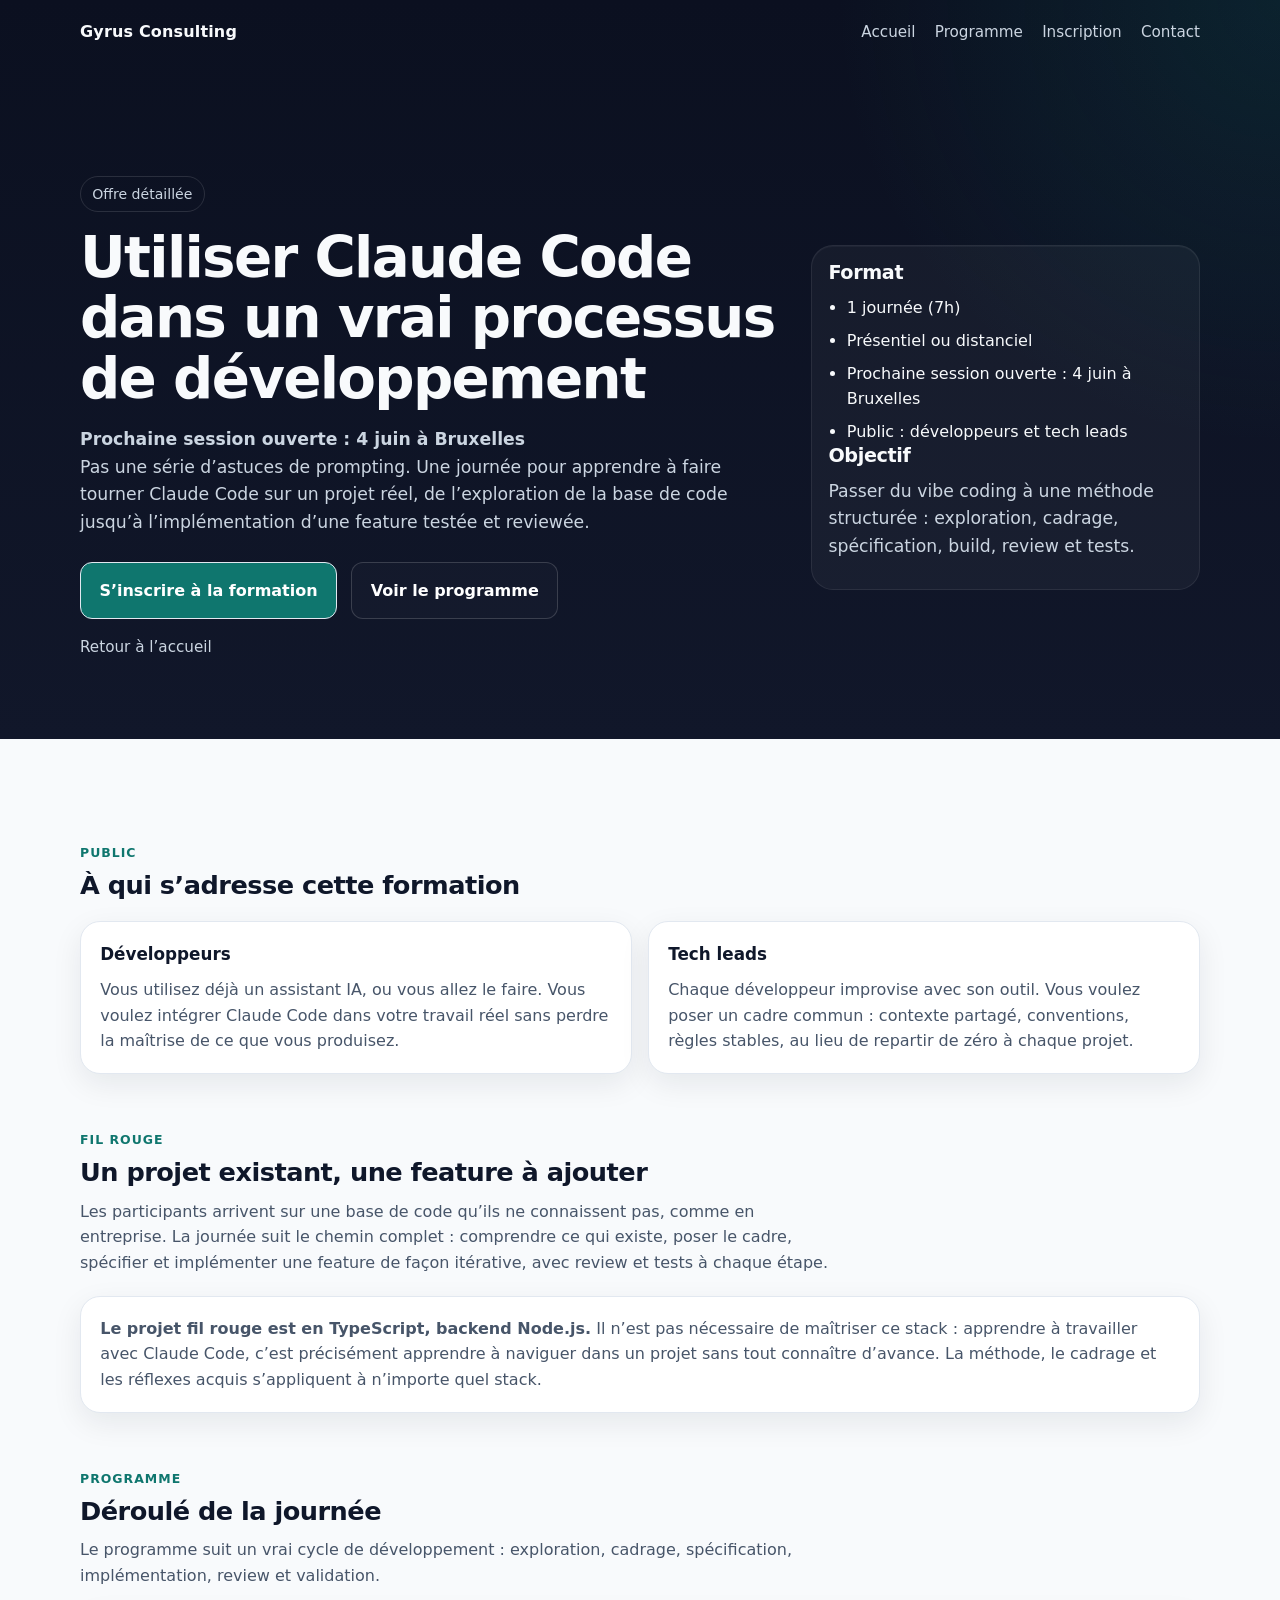
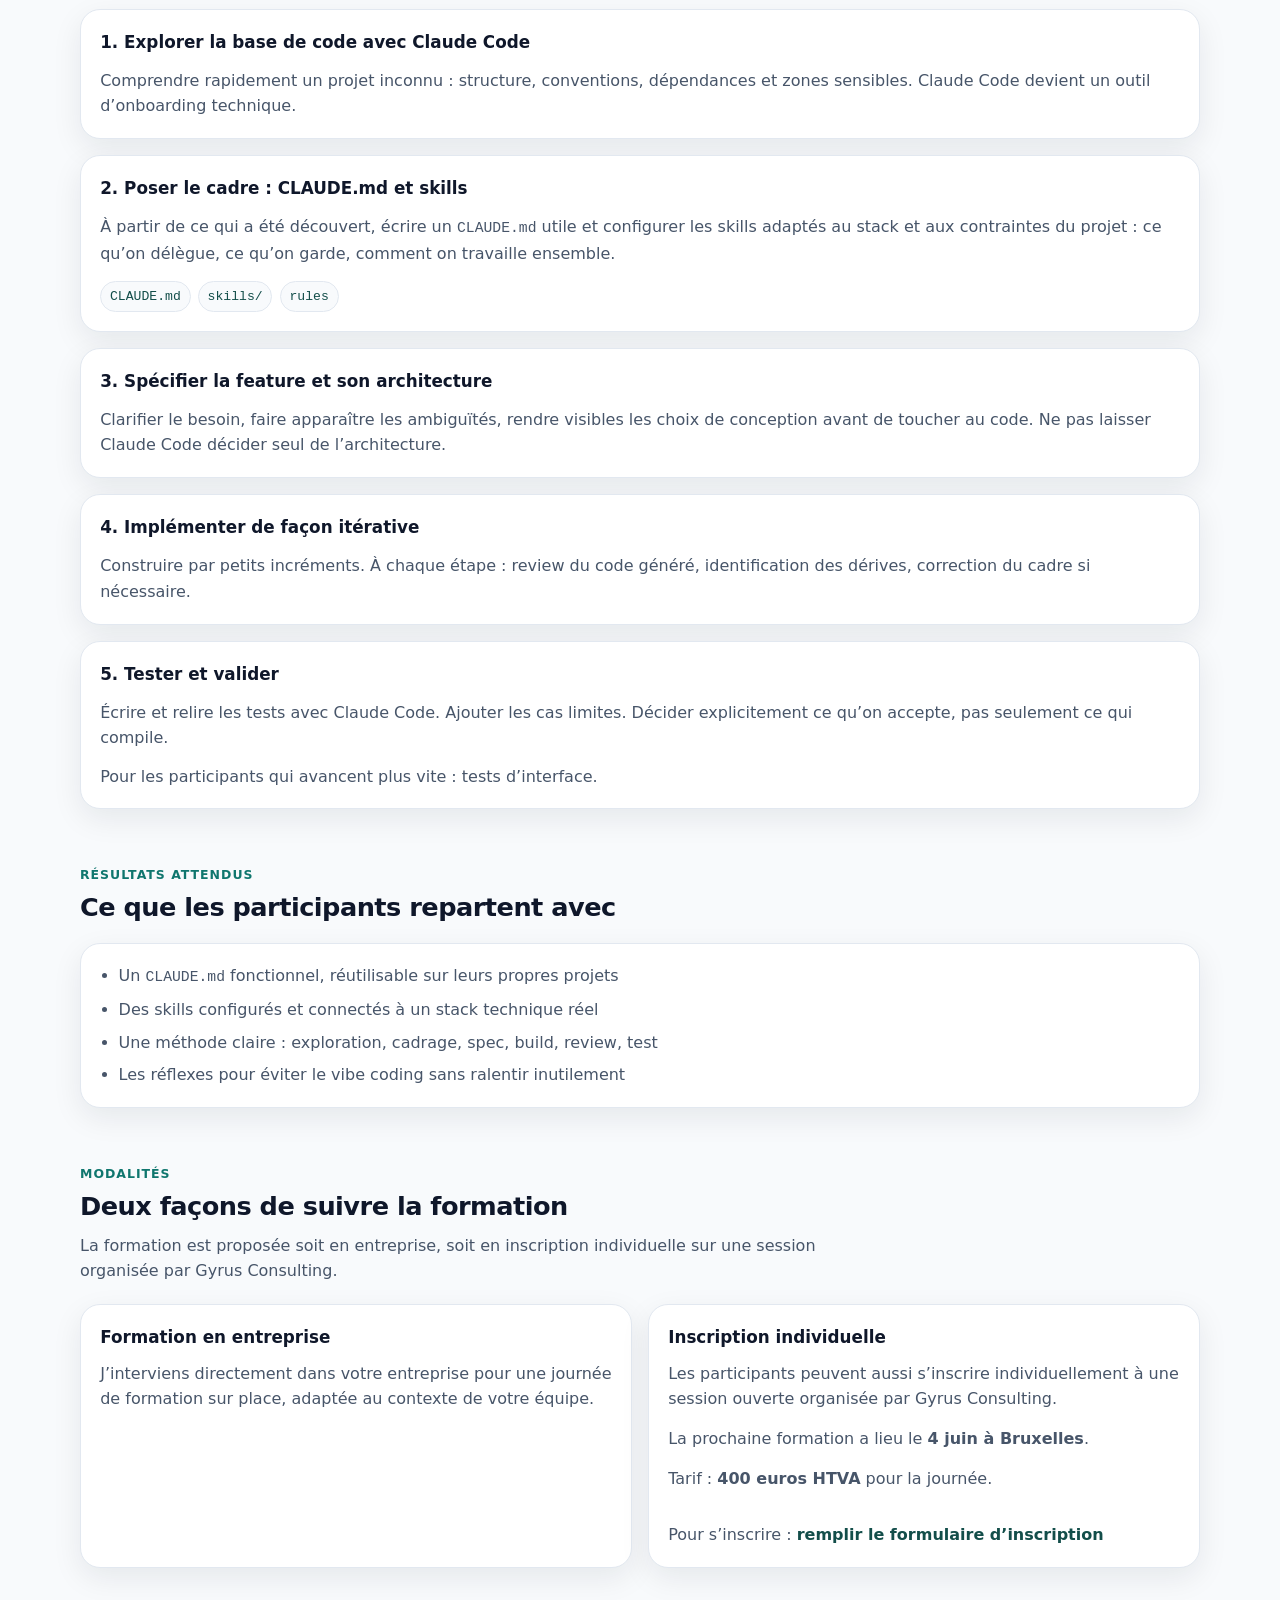
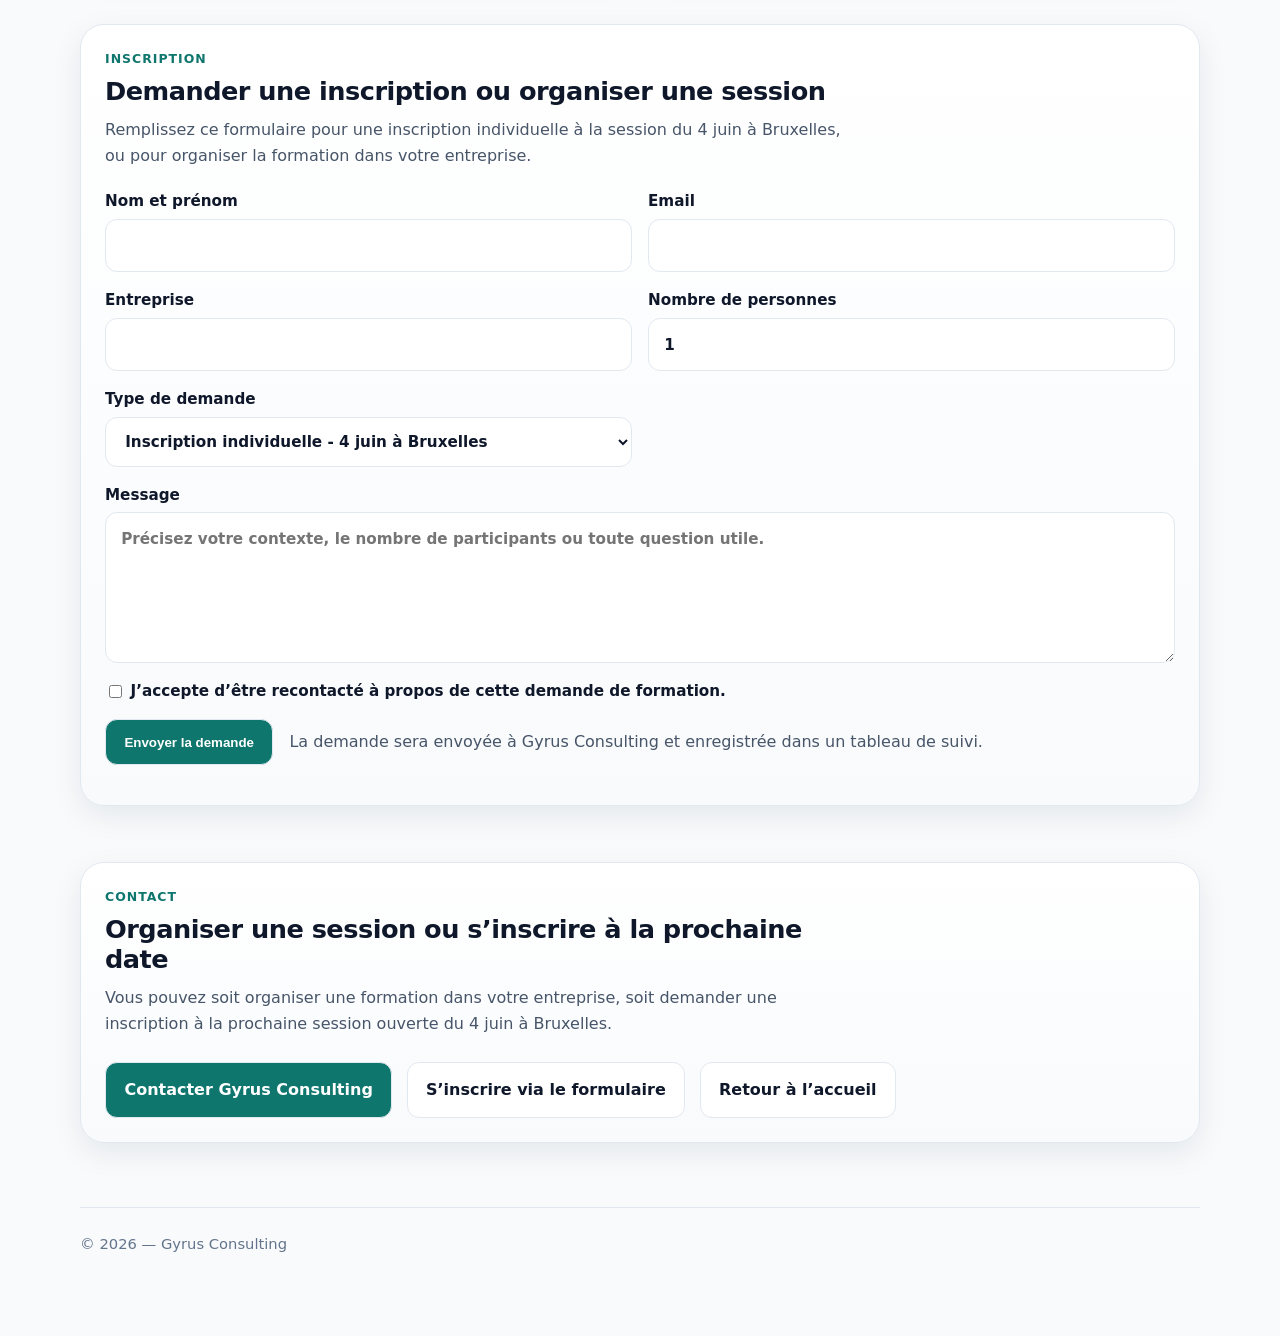
==== commit aaeb7fdc: "Mise à jour description de la formation" ====
--- a/formation-claude-code.html
+++ b/formation-claude-code.html
@@ -3,8 +3,8 @@
 <head>
   <meta charset="UTF-8" />
   <meta name="viewport" content="width=device-width, initial-scale=1.0" />
-  <title>Gyrus Consulting — Formation Claude Code pour équipes de développement</title>
-  <meta name="description" content="Formation pratique Claude Code pour équipes de développement : exploration de codebase, implémentation, revue, tests et intégration dans un workflow réel." />
+  <title>Gyrus Consulting — Formation Claude Code dans un vrai processus de développement</title>
+  <meta name="description" content="Formation pratique Claude Code pour apprendre à travailler sur un projet réel : exploration de codebase, CLAUDE.md, skills, spécification, implémentation, review et tests." />
   <link rel="stylesheet" href="styles.css" />
 </head>
 <body>
@@ -23,16 +23,14 @@
       <section class="hero hero-compact" aria-labelledby="formation-title">
         <div>
           <div class="eyebrow">Offre détaillée</div>
-          <h1 id="formation-title">Formation Claude Code pour équipes de développement</h1>
+          <h1 id="formation-title">Utiliser Claude Code dans un vrai processus de développement</h1>
           <p>
             <strong>Prochaine session ouverte : 4 juin à Bruxelles</strong>
           </p>
           <p>
-            Formation pratique à l’usage de Claude Code dans un workflow de développement réel.
-          </p>
-          <p>
-            L’objectif n’est pas d’apprendre un outil, mais de l’intégrer dans l’exploration
-            de codebase, le développement, la revue, les tests et l’intégration.
+            Pas une série d’astuces de prompting. Une journée pour apprendre à faire tourner
+            Claude Code sur un projet réel, de l’exploration de la base de code jusqu’à
+            l’implémentation d’une feature testée et reviewée.
           </p>
           <div class="hero-actions">
             <a class="btn btn-primary" href="#inscription">S’inscrire à la formation</a>
@@ -44,15 +42,15 @@
         <aside class="hero-panel" aria-label="Informations clés">
           <h2>Format</h2>
           <ul class="list">
-            <li>1 jour</li>
-            <li>En équipe</li>
+            <li>1 journée (7h)</li>
+            <li>Présentiel ou distanciel</li>
             <li>Prochaine session ouverte : 4 juin à Bruxelles</li>
-            <li>Public : développeurs utilisant déjà des assistants IA</li>
+            <li>Public : développeurs et tech leads</li>
           </ul>
           <h2>Objectif</h2>
           <p>
-            Passer d’un usage opportuniste de l’IA à un usage maîtrisé avec Claude Code
-            comme environnement de travail central.
+            Passer du vibe coding à une méthode structurée : exploration, cadrage,
+            spécification, build, review et tests.
           </p>
         </aside>
       </section>
@@ -61,78 +59,111 @@
 
   <main>
     <div class="container">
+      <section id="public" aria-labelledby="public-title">
+        <div class="section-header">
+          <div class="section-kicker">Public</div>
+          <h2 id="public-title">À qui s’adresse cette formation</h2>
+        </div>
+
+        <div class="grid-2">
+          <article class="card">
+            <h3>Développeurs</h3>
+            <p>
+              Vous utilisez déjà un assistant IA, ou vous allez le faire. Vous voulez intégrer
+              Claude Code dans votre travail réel sans perdre la maîtrise de ce que vous produisez.
+            </p>
+          </article>
+
+          <article class="card">
+            <h3>Tech leads</h3>
+            <p>
+              Chaque développeur improvise avec son outil. Vous voulez poser un cadre commun :
+              contexte partagé, conventions, règles stables, au lieu de repartir de zéro à chaque projet.
+            </p>
+          </article>
+        </div>
+      </section>
+
+      <section id="fil-rouge" aria-labelledby="fil-rouge-title">
+        <div class="section-header">
+          <div class="section-kicker">Fil rouge</div>
+          <h2 id="fil-rouge-title">Un projet existant, une feature à ajouter</h2>
+          <p>
+            Les participants arrivent sur une base de code qu’ils ne connaissent pas, comme en entreprise.
+            La journée suit le chemin complet : comprendre ce qui existe, poser le cadre, spécifier
+            et implémenter une feature de façon itérative, avec review et tests à chaque étape.
+          </p>
+        </div>
+
+        <div class="card">
+          <p>
+            <strong>Le projet fil rouge est en TypeScript, backend Node.js.</strong>
+            Il n’est pas nécessaire de maîtriser ce stack : apprendre à travailler avec Claude Code,
+            c’est précisément apprendre à naviguer dans un projet sans tout connaître d’avance.
+            La méthode, le cadrage et les réflexes acquis s’appliquent à n’importe quel stack.
+          </p>
+        </div>
+      </section>
+
       <section id="programme" aria-labelledby="programme-title">
         <div class="section-header">
           <div class="section-kicker">Programme</div>
-          <h2 id="programme-title">Intégrer Claude Code dans un workflow réel</h2>
-          <p>
-            Le programme est structuré autour des tâches concrètes d’une équipe de développement,
-            et non autour d’une démonstration isolée de l’outil.
+          <h2 id="programme-title">Déroulé de la journée</h2>
+          <p>
+            Le programme suit un vrai cycle de développement : exploration, cadrage,
+            spécification, implémentation, review et validation.
           </p>
         </div>
 
         <div class="program-grid">
           <article class="program-step">
-            <h3>1. Prise en main de Claude Code</h3>
-            <ul class="list">
-              <li>Fonctionnement général</li>
-              <li>Modes d’interaction</li>
-              <li>Ce que Claude Code fait bien et ce qu’il fait mal</li>
-            </ul>
-          </article>
-
-          <article class="program-step">
-            <h3>2. Explorer une codebase avec Claude Code</h3>
-            <ul class="list">
-              <li>Naviguer dans un projet inconnu</li>
-              <li>Localiser une fonctionnalité</li>
-              <li>Comprendre une architecture</li>
-            </ul>
-          </article>
-
-          <article class="program-step">
-            <h3>3. Corriger un bug avec Claude Code</h3>
-            <ul class="list">
-              <li>Analyser un problème</li>
-              <li>Proposer une correction</li>
-              <li>Vérifier la cohérence globale</li>
-            </ul>
-          </article>
-
-          <article class="program-step">
-            <h3>4. Implémenter une fonctionnalité</h3>
-            <ul class="list">
-              <li>Partir d’un besoin réel</li>
-              <li>Générer une première version</li>
-              <li>Adapter la proposition au contexte du projet</li>
-            </ul>
-          </article>
-
-          <article class="program-step">
-            <h3>5. Revue du code généré</h3>
-            <ul class="list">
-              <li>Détecter les erreurs fréquentes</li>
-              <li>Identifier les incohérences et les approximations</li>
-              <li>Intégrer le résultat dans un processus de review</li>
-            </ul>
-          </article>
-
-          <article class="program-step">
-            <h3>6. Tests et intégration</h3>
-            <ul class="list">
-              <li>Générer ou adapter des tests</li>
-              <li>Vérifier les effets de bord</li>
-              <li>Intégrer Claude Code dans le workflow Git et CI/CD</li>
-            </ul>
-          </article>
-
-          <article class="program-step">
-            <h3>7. Usage avancé : agents et outils</h3>
-            <ul class="list">
-              <li>Utilisation de Claude Code avec Git</li>
-              <li>Introduction au MCP</li>
-              <li>Interaction avec des outils externes</li>
-            </ul>
+            <h3>1. Explorer la base de code avec Claude Code</h3>
+            <p>
+              Comprendre rapidement un projet inconnu : structure, conventions, dépendances
+              et zones sensibles. Claude Code devient un outil d’onboarding technique.
+            </p>
+          </article>
+
+          <article class="program-step">
+            <h3>2. Poser le cadre : CLAUDE.md et skills</h3>
+            <p>
+              À partir de ce qui a été découvert, écrire un <span class="mono">CLAUDE.md</span>
+              utile et configurer les skills adaptés au stack et aux contraintes du projet :
+              ce qu’on délègue, ce qu’on garde, comment on travaille ensemble.
+            </p>
+            <div class="artifact-list" aria-label="Livrables abordés">
+              <span>CLAUDE.md</span>
+              <span>skills/</span>
+              <span>rules</span>
+            </div>
+          </article>
+
+          <article class="program-step">
+            <h3>3. Spécifier la feature et son architecture</h3>
+            <p>
+              Clarifier le besoin, faire apparaître les ambiguïtés, rendre visibles les choix
+              de conception avant de toucher au code. Ne pas laisser Claude Code décider seul
+              de l’architecture.
+            </p>
+          </article>
+
+          <article class="program-step">
+            <h3>4. Implémenter de façon itérative</h3>
+            <p>
+              Construire par petits incréments. À chaque étape : review du code généré,
+              identification des dérives, correction du cadre si nécessaire.
+            </p>
+          </article>
+
+          <article class="program-step">
+            <h3>5. Tester et valider</h3>
+            <p>
+              Écrire et relire les tests avec Claude Code. Ajouter les cas limites.
+              Décider explicitement ce qu’on accepte, pas seulement ce qui compile.
+            </p>
+            <p>
+              Pour les participants qui avancent plus vite : tests d’interface.
+            </p>
           </article>
         </div>
       </section>
@@ -140,15 +171,15 @@
       <section id="resultats" aria-labelledby="resultats-title">
         <div class="section-header">
           <div class="section-kicker">Résultats attendus</div>
-          <h2 id="resultats-title">Ce que les développeurs doivent savoir faire à l’issue de la formation</h2>
+          <h2 id="resultats-title">Ce que les participants repartent avec</h2>
         </div>
 
         <div class="card">
           <ul class="list">
-            <li>Comprendre ce que produit Claude Code</li>
-            <li>Savoir quand faire confiance ou non</li>
-            <li>Utiliser l’outil dans un workflow structuré</li>
-            <li>Éviter les dérives classiques : code mal compris et dette technique</li>
+            <li>Un <span class="mono">CLAUDE.md</span> fonctionnel, réutilisable sur leurs propres projets</li>
+            <li>Des skills configurés et connectés à un stack technique réel</li>
+            <li>Une méthode claire : exploration, cadrage, spec, build, review, test</li>
+            <li>Les réflexes pour éviter le vibe coding sans ralentir inutilement</li>
           </ul>
         </div>
       </section>
--- a/styles.css
+++ b/styles.css
@@ -412,6 +412,38 @@
   margin-bottom: 0.75rem;
 }
 
+.program-step p {
+  margin: 0;
+  color: var(--muted);
+}
+
+.program-step p + p {
+  margin-top: 0.8rem;
+}
+
+.mono {
+  font-family: ui-monospace, SFMono-Regular, Menlo, Monaco, Consolas, "Liberation Mono", monospace;
+  font-size: 0.92em;
+}
+
+.artifact-list {
+  display: flex;
+  flex-wrap: wrap;
+  gap: 0.45rem;
+  margin-top: 0.9rem;
+}
+
+.artifact-list span {
+  display: inline-flex;
+  border: 1px solid var(--line);
+  border-radius: 999px;
+  background: var(--panel-soft);
+  color: var(--accent-2);
+  font-family: ui-monospace, SFMono-Regular, Menlo, Monaco, Consolas, "Liberation Mono", monospace;
+  font-size: 0.82rem;
+  padding: 0.25rem 0.55rem;
+}
+
 .page-backlink {
   display: inline-flex;
   margin-top: 1rem;
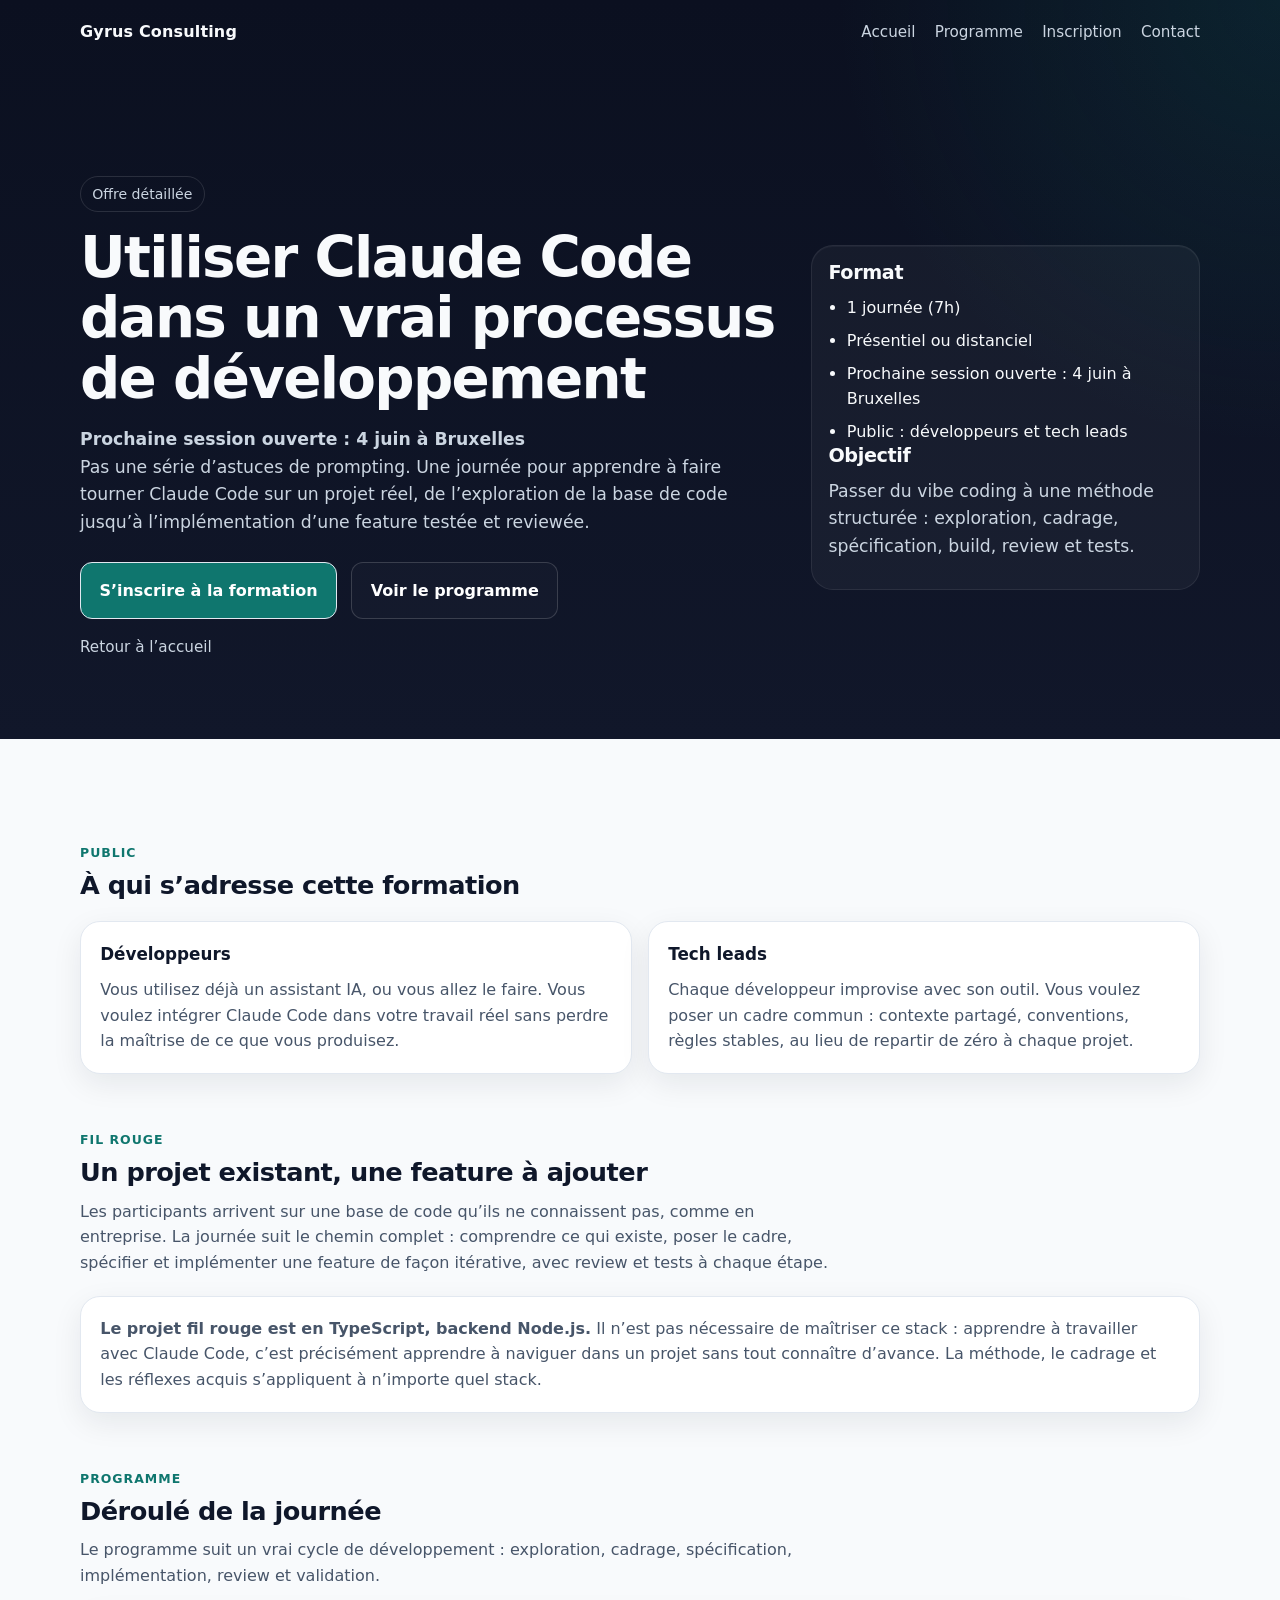
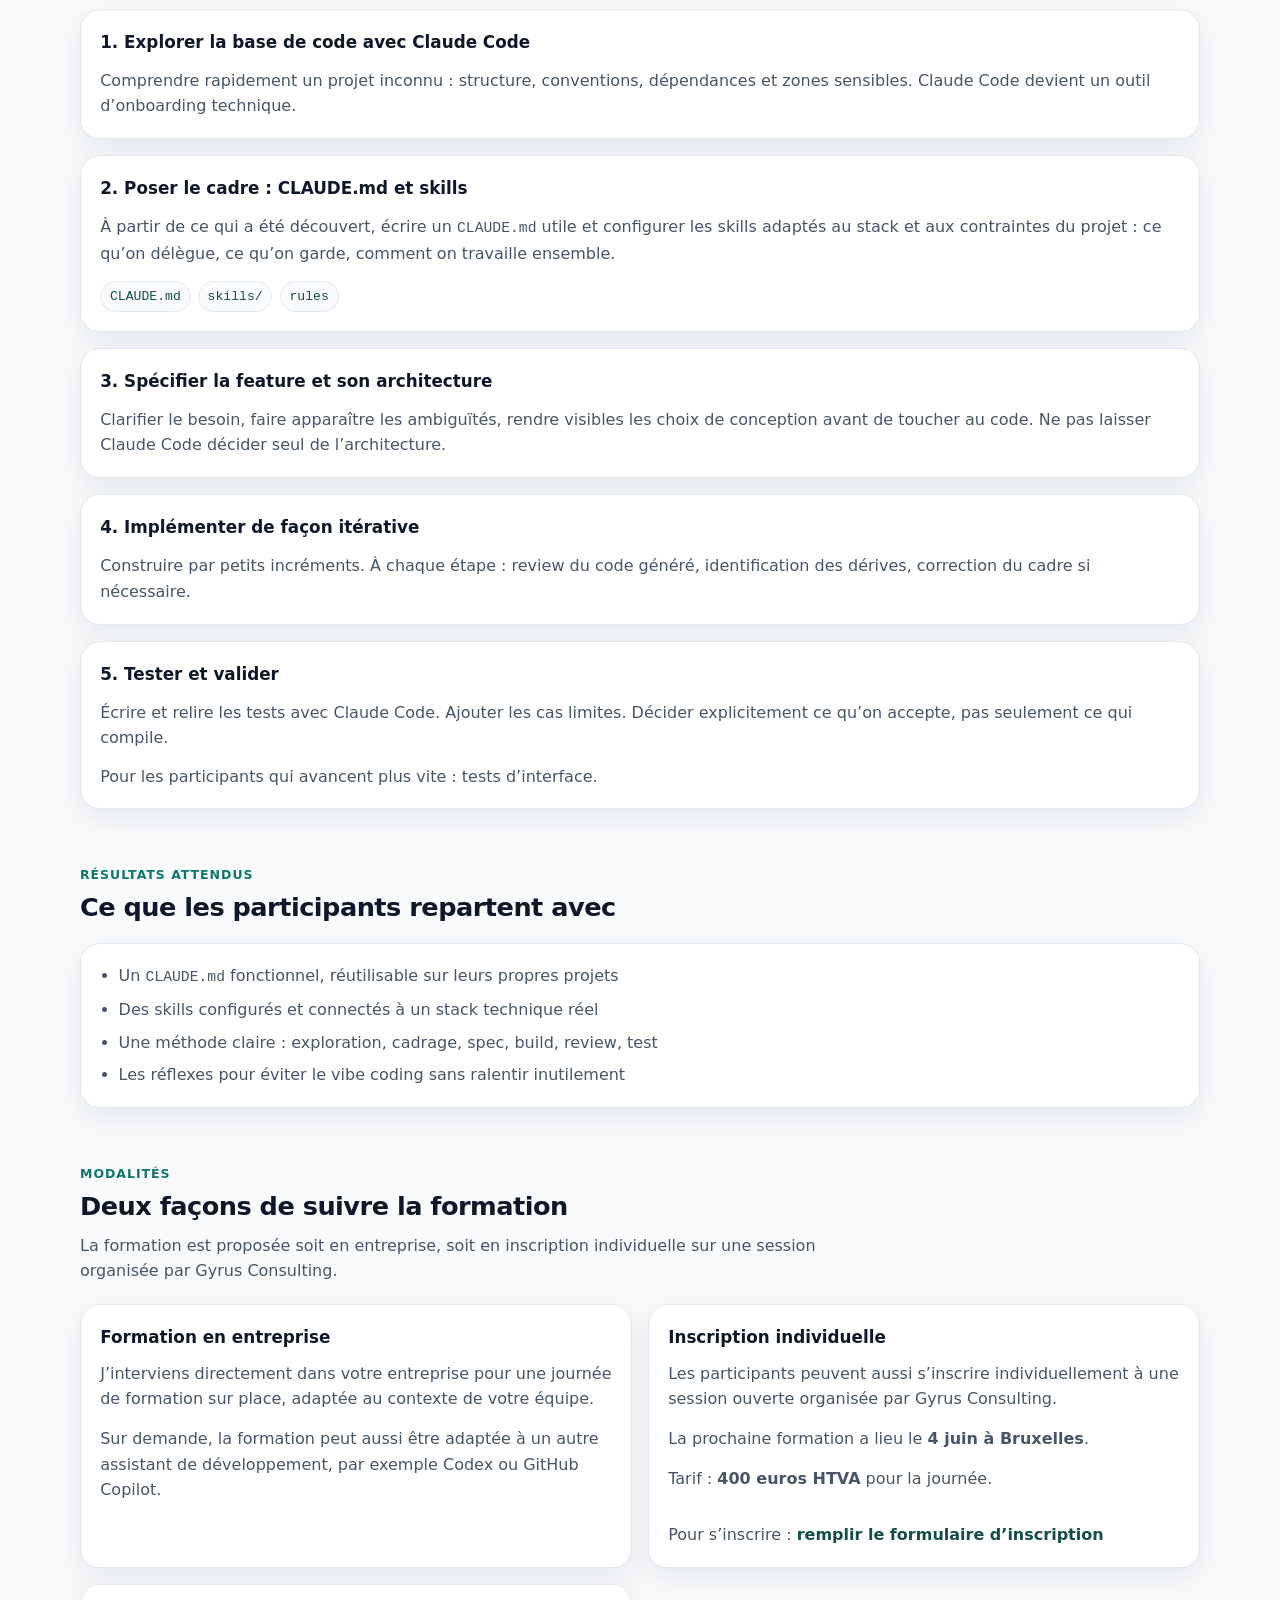
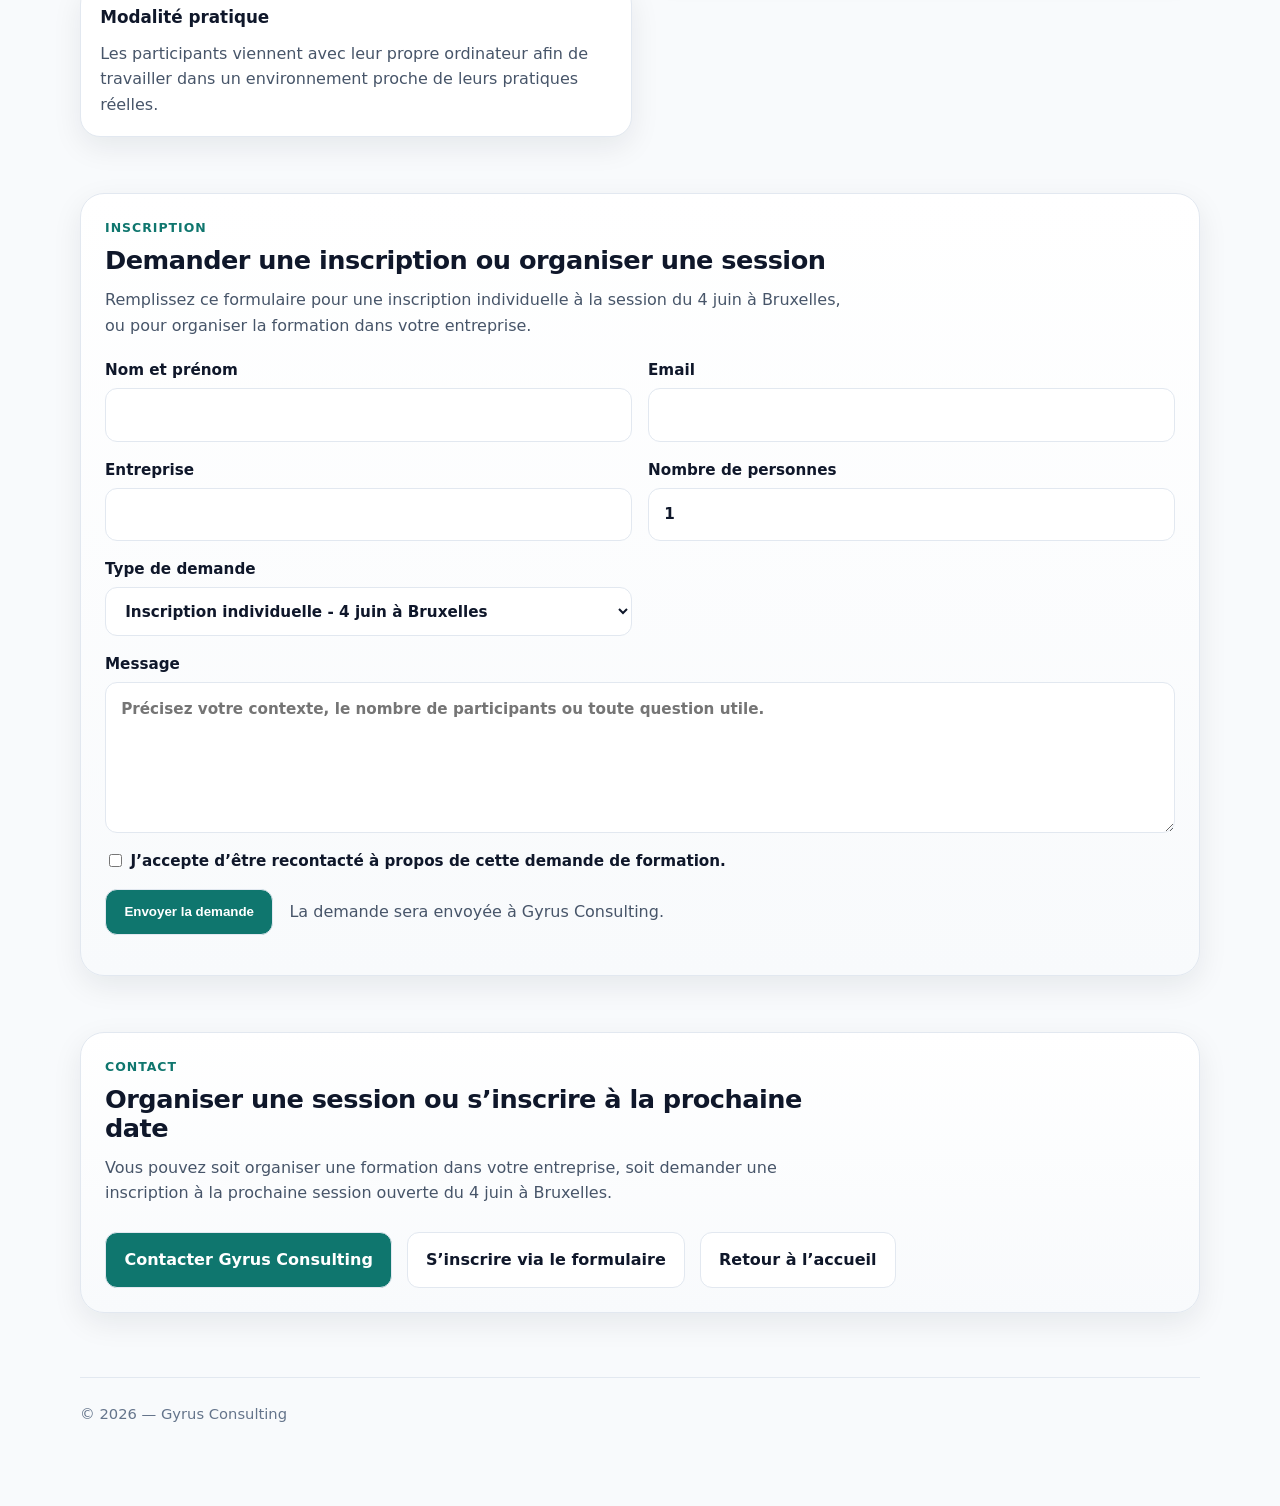
==== commit 936163b6: "Un peu moins de spam" ====
--- a/formation-claude-code.html
+++ b/formation-claude-code.html
@@ -201,6 +201,10 @@
               J’interviens directement dans votre entreprise pour une journée de formation
               sur place, adaptée au contexte de votre équipe.
             </p>
+            <p>
+              Sur demande, la formation peut aussi être adaptée à un autre assistant de
+              développement, par exemple Codex ou GitHub Copilot.
+            </p>
           </article>
 
           <article class="card">
@@ -220,6 +224,14 @@
               <a class="offer-link" href="#inscription">
                 remplir le formulaire d’inscription
               </a>
+            </p>
+          </article>
+
+          <article class="card">
+            <h3>Modalité pratique</h3>
+            <p>
+              Les participants viennent avec leur propre ordinateur afin de travailler
+              dans un environnement proche de leurs pratiques réelles.
             </p>
           </article>
         </div>
@@ -286,7 +298,7 @@
             <div class="form-actions">
               <button class="btn btn-primary" type="submit">Envoyer la demande</button>
               <p class="form-note">
-                La demande sera envoyée à Gyrus Consulting et enregistrée dans un tableau de suivi.
+                La demande sera envoyée à Gyrus Consulting.
               </p>
             </div>
 
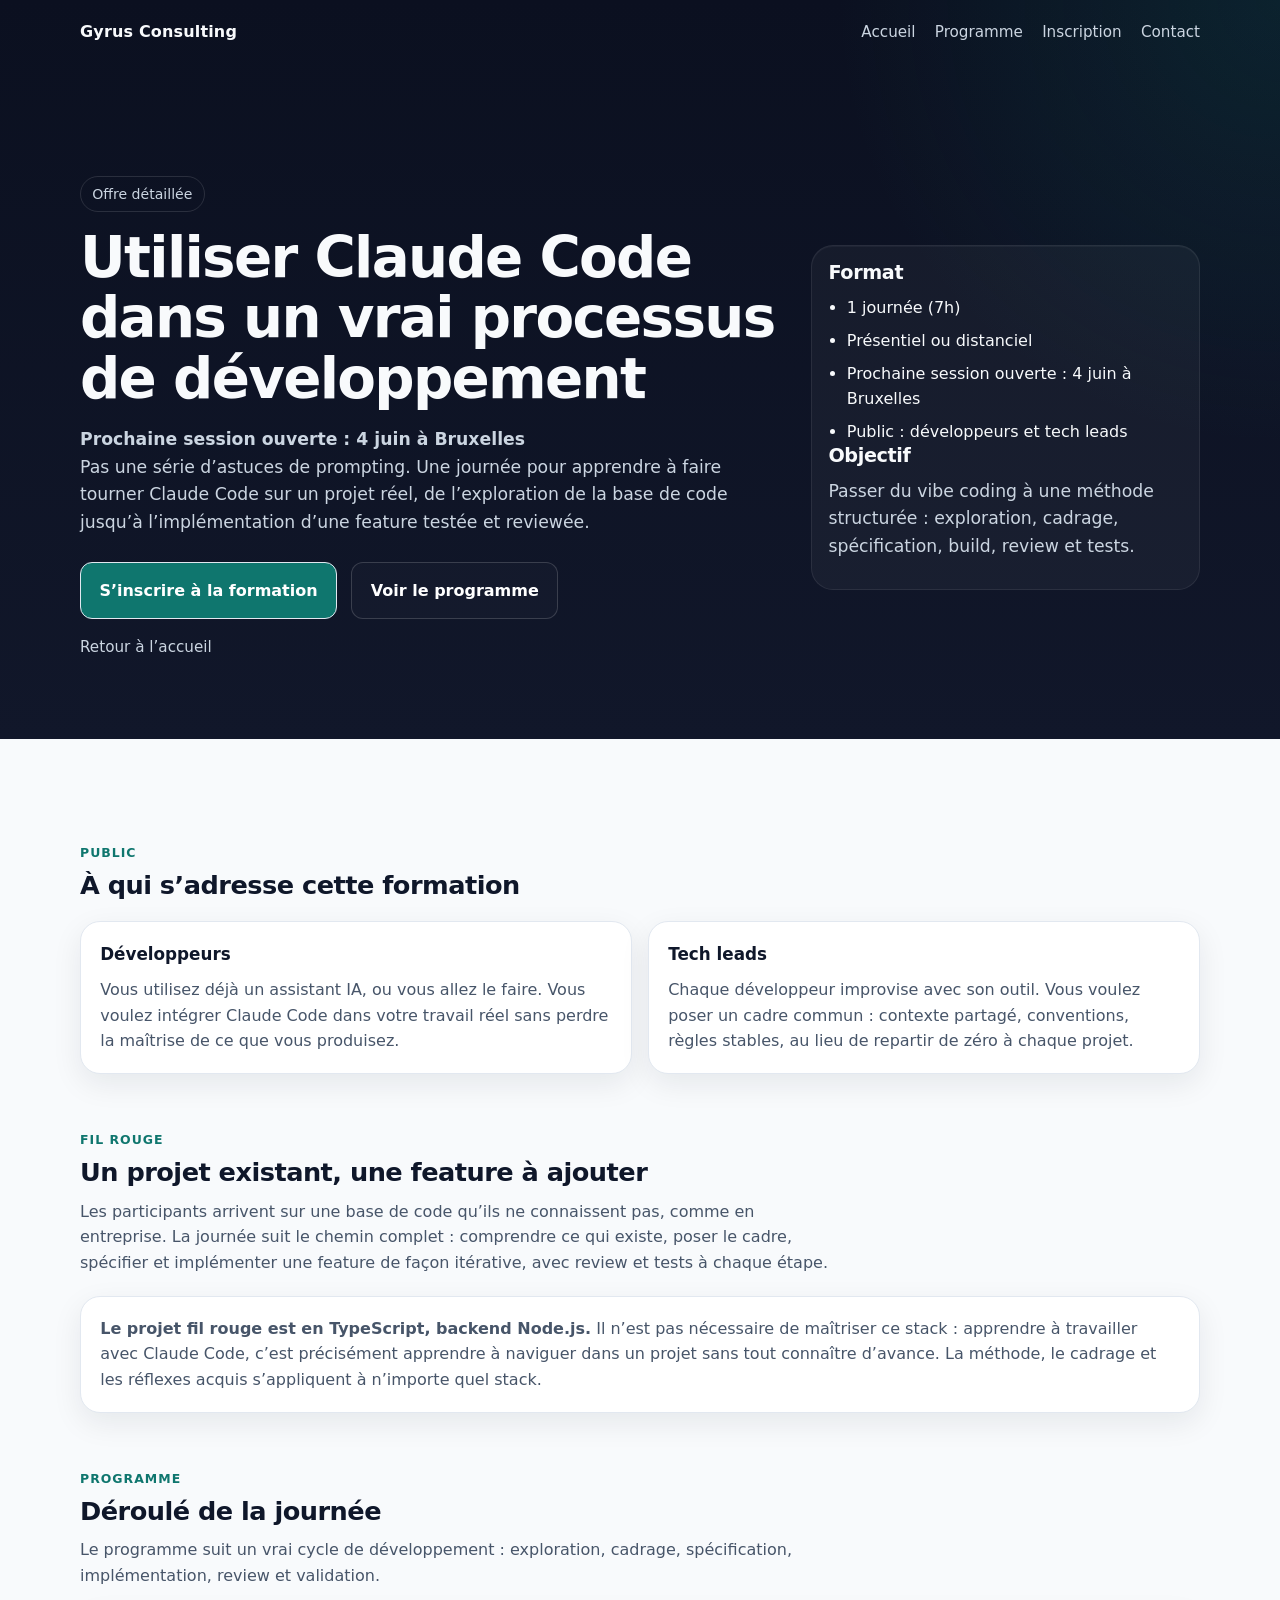
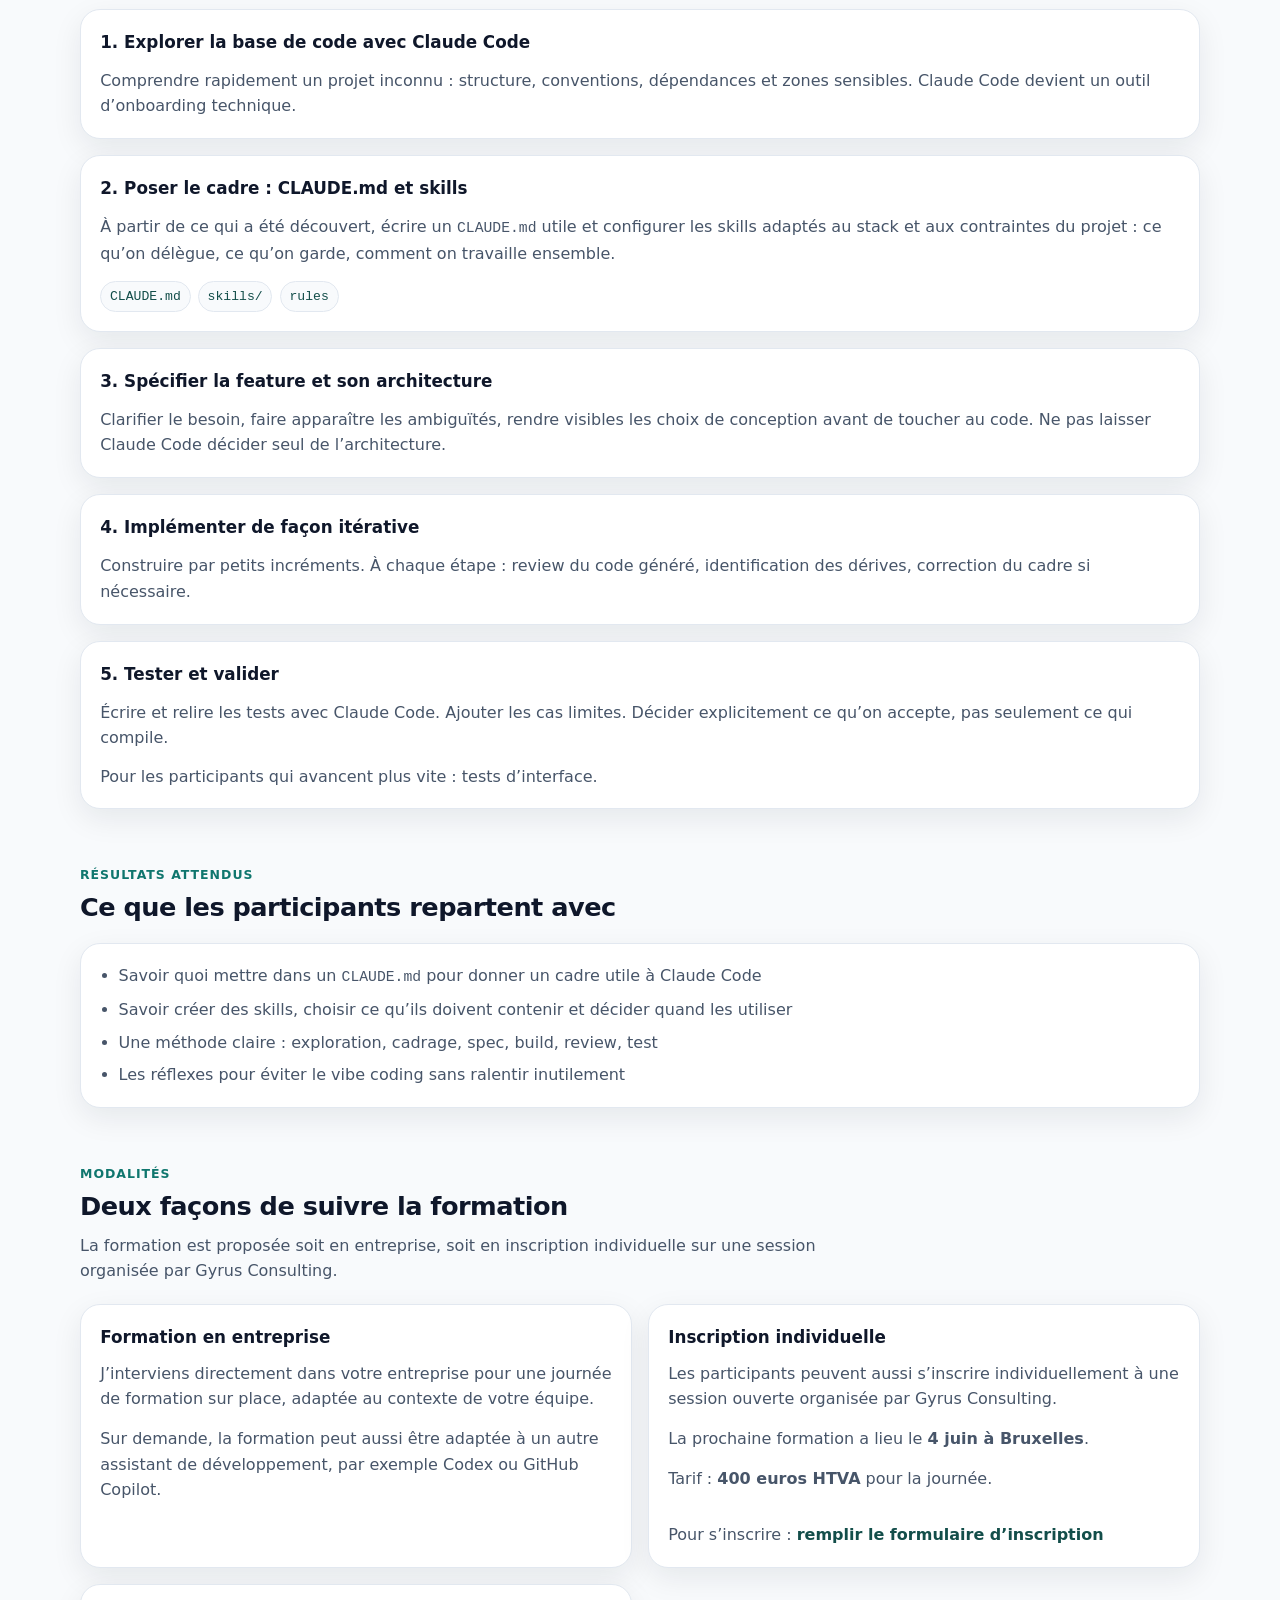
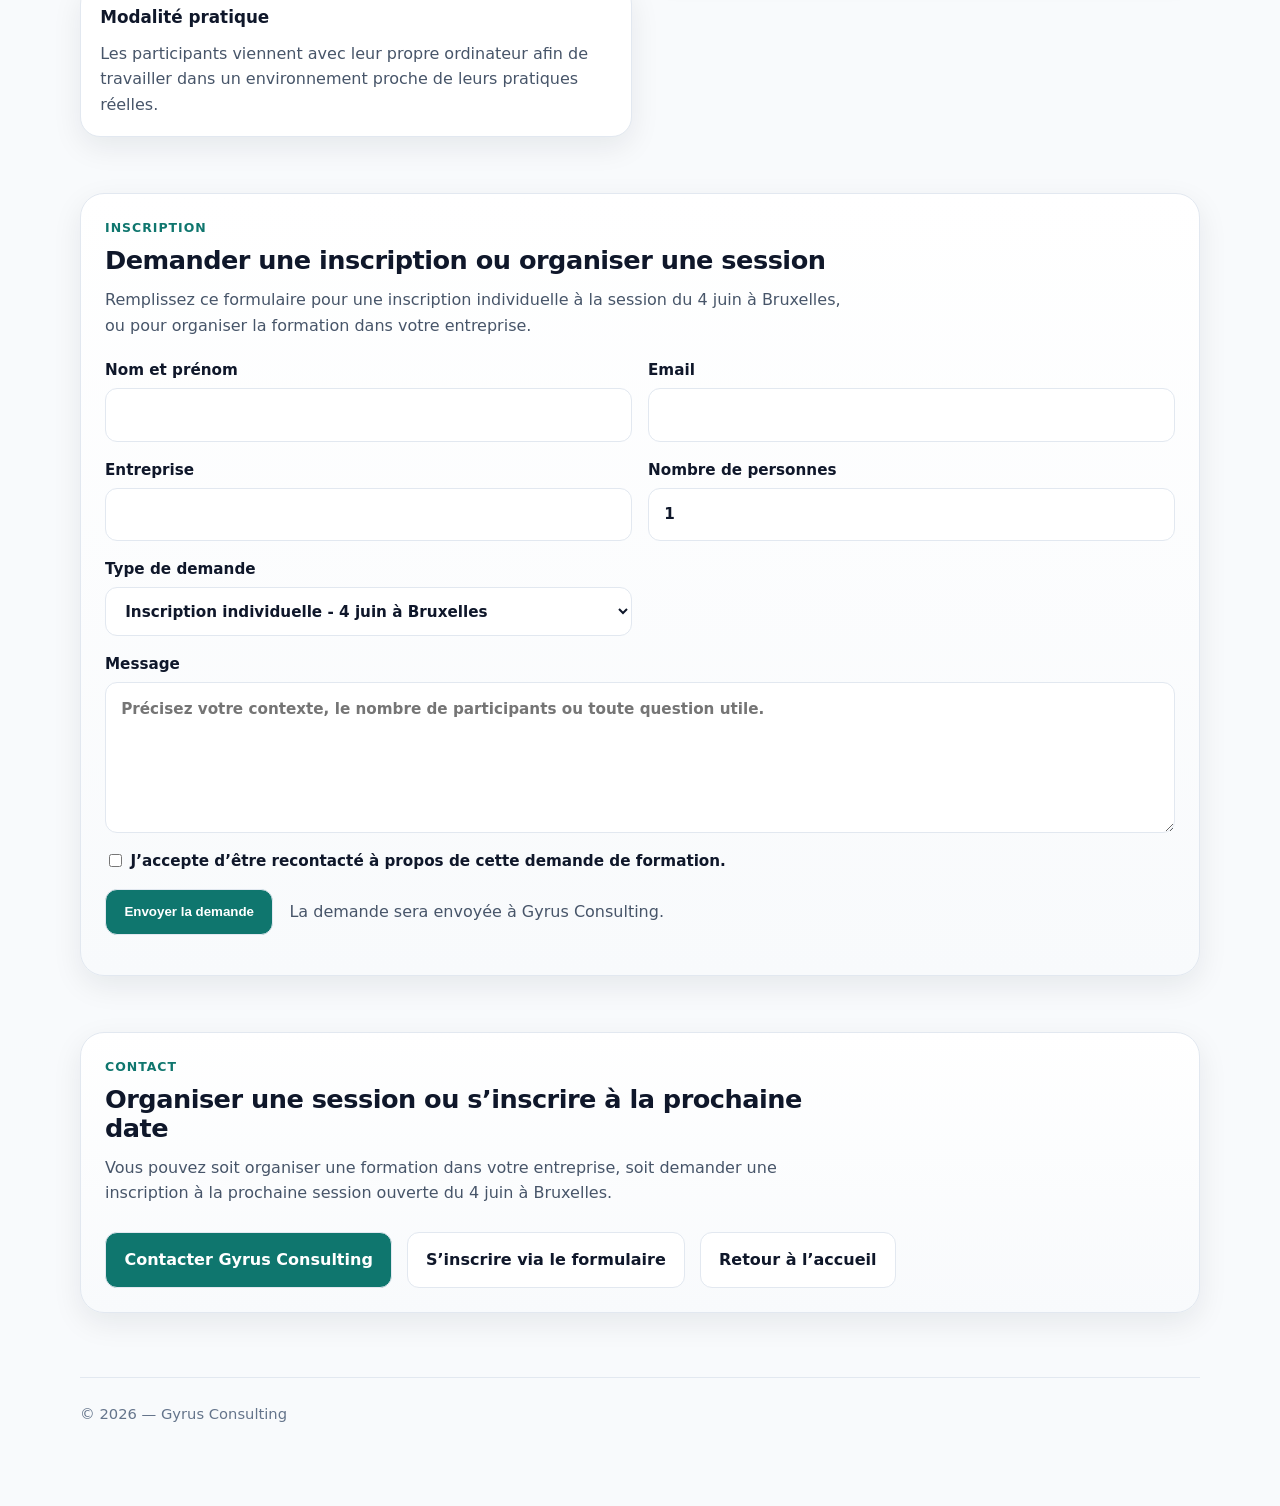
==== commit a6828ea0: "Reformulation et retrait d'image" ====
--- a/formation-claude-code.html
+++ b/formation-claude-code.html
@@ -176,8 +176,8 @@
 
         <div class="card">
           <ul class="list">
-            <li>Un <span class="mono">CLAUDE.md</span> fonctionnel, réutilisable sur leurs propres projets</li>
-            <li>Des skills configurés et connectés à un stack technique réel</li>
+            <li>Savoir quoi mettre dans un <span class="mono">CLAUDE.md</span> pour donner un cadre utile à Claude Code</li>
+            <li>Savoir créer des skills, choisir ce qu’ils doivent contenir et décider quand les utiliser</li>
             <li>Une méthode claire : exploration, cadrage, spec, build, review, test</li>
             <li>Les réflexes pour éviter le vibe coding sans ralentir inutilement</li>
           </ul>
--- a/styles.css
+++ b/styles.css
@@ -92,6 +92,11 @@
   grid-template-columns: 1.35fr 0.75fr;
 }
 
+.hero-text-only {
+  grid-template-columns: 1fr;
+  max-width: 860px;
+}
+
 .eyebrow {
   display: inline-block;
   padding: 0.35rem 0.7rem;
